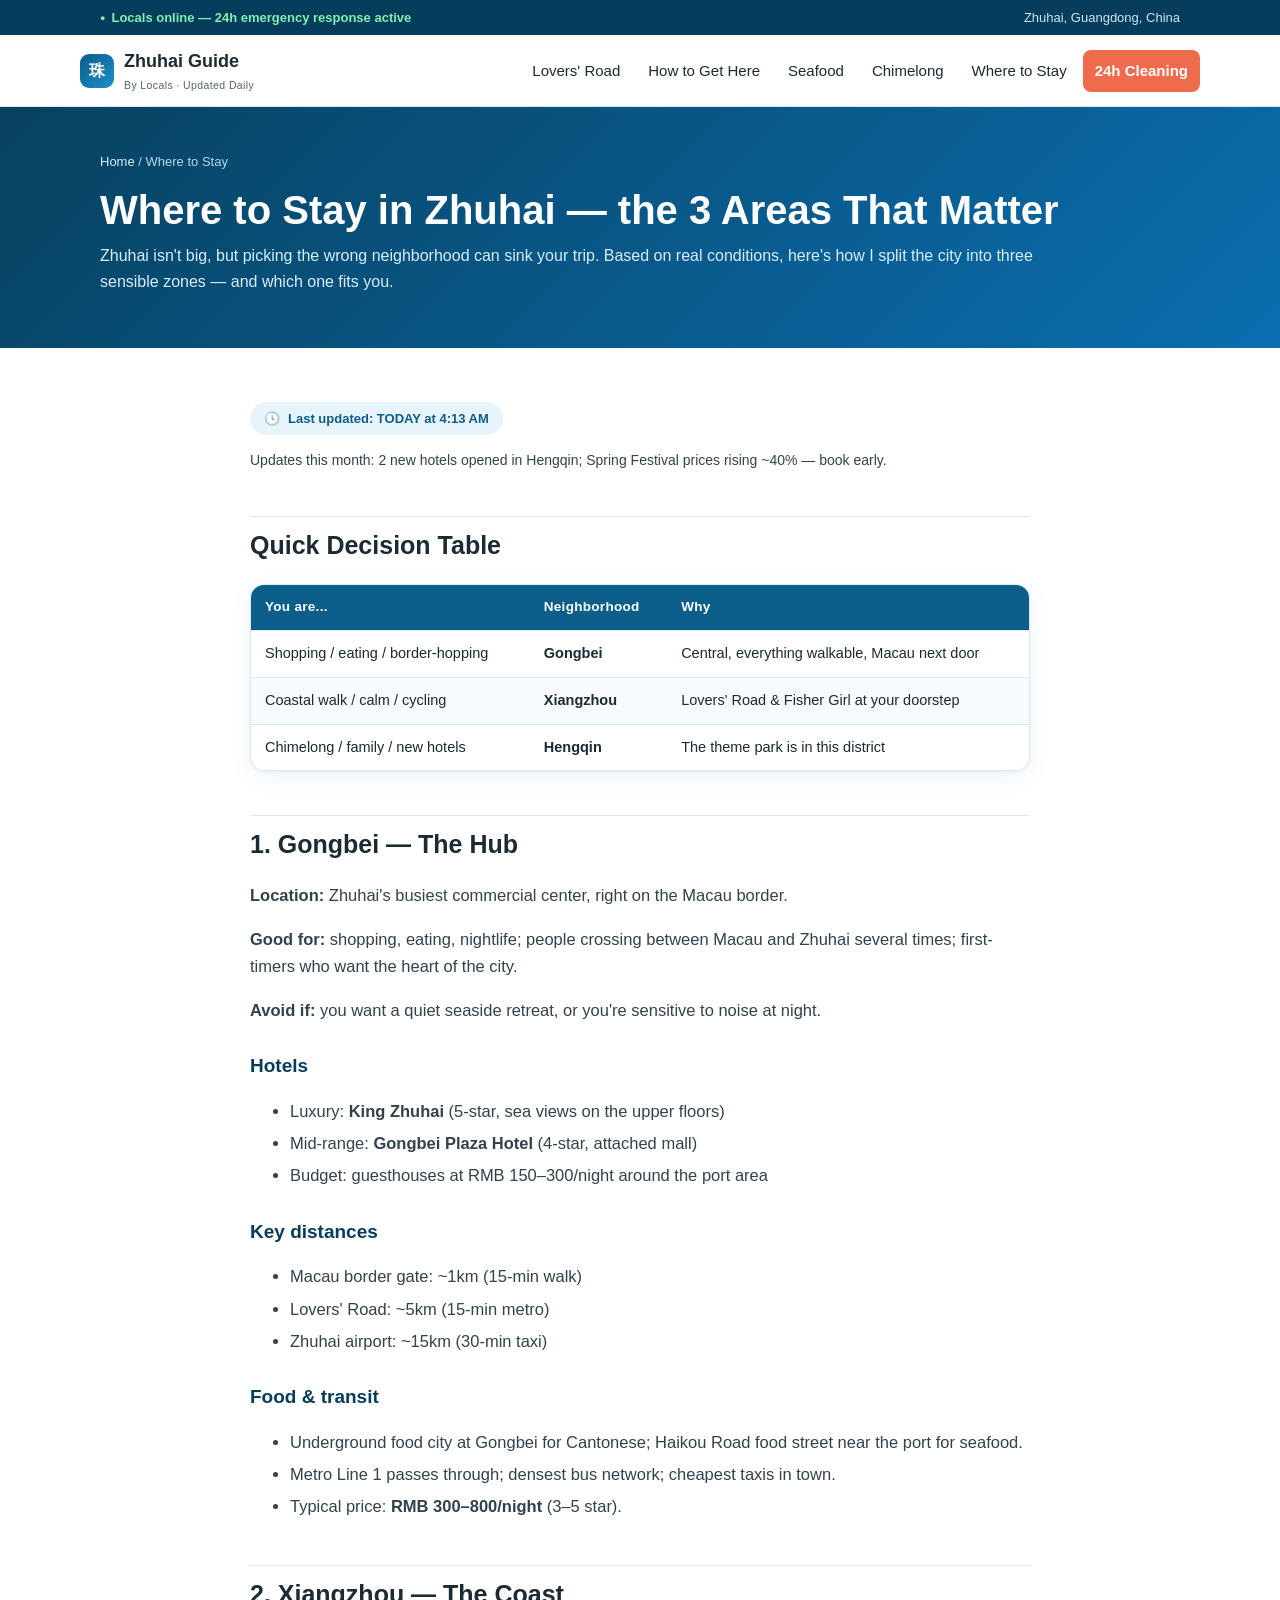
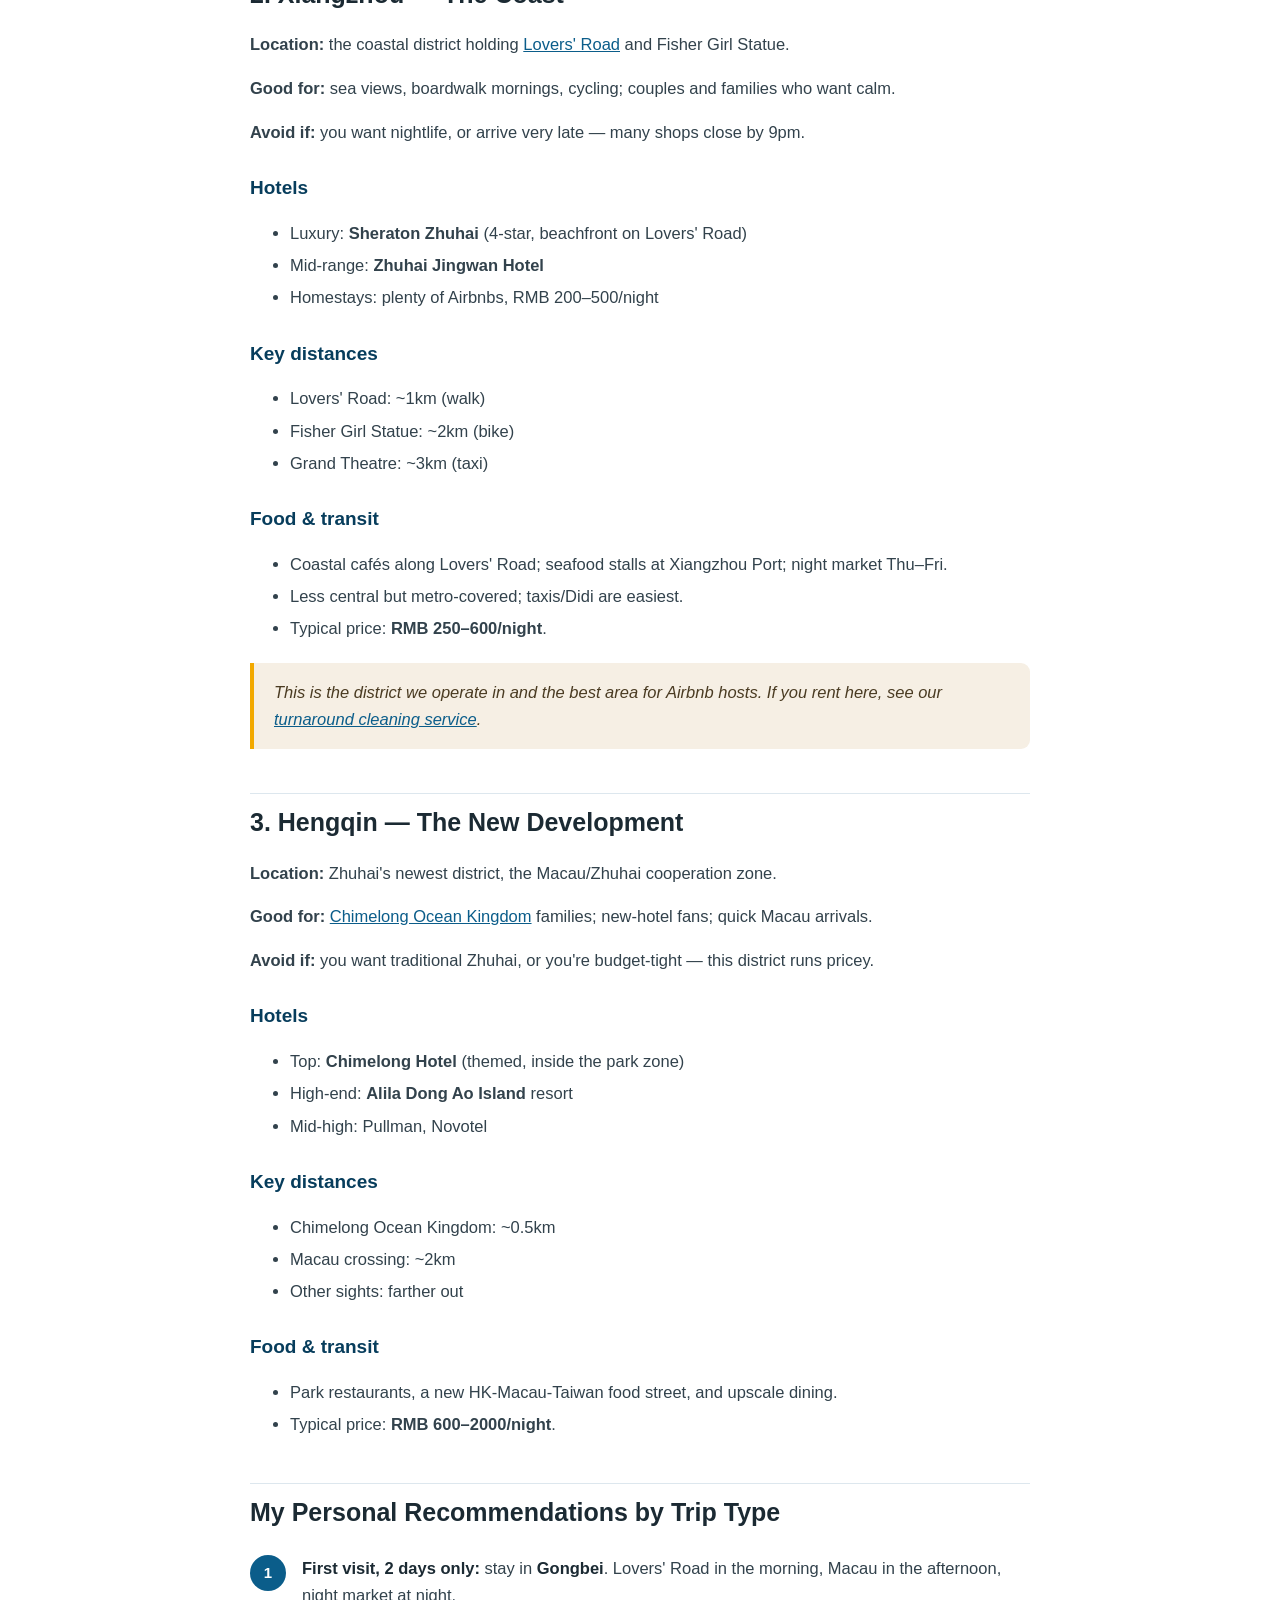
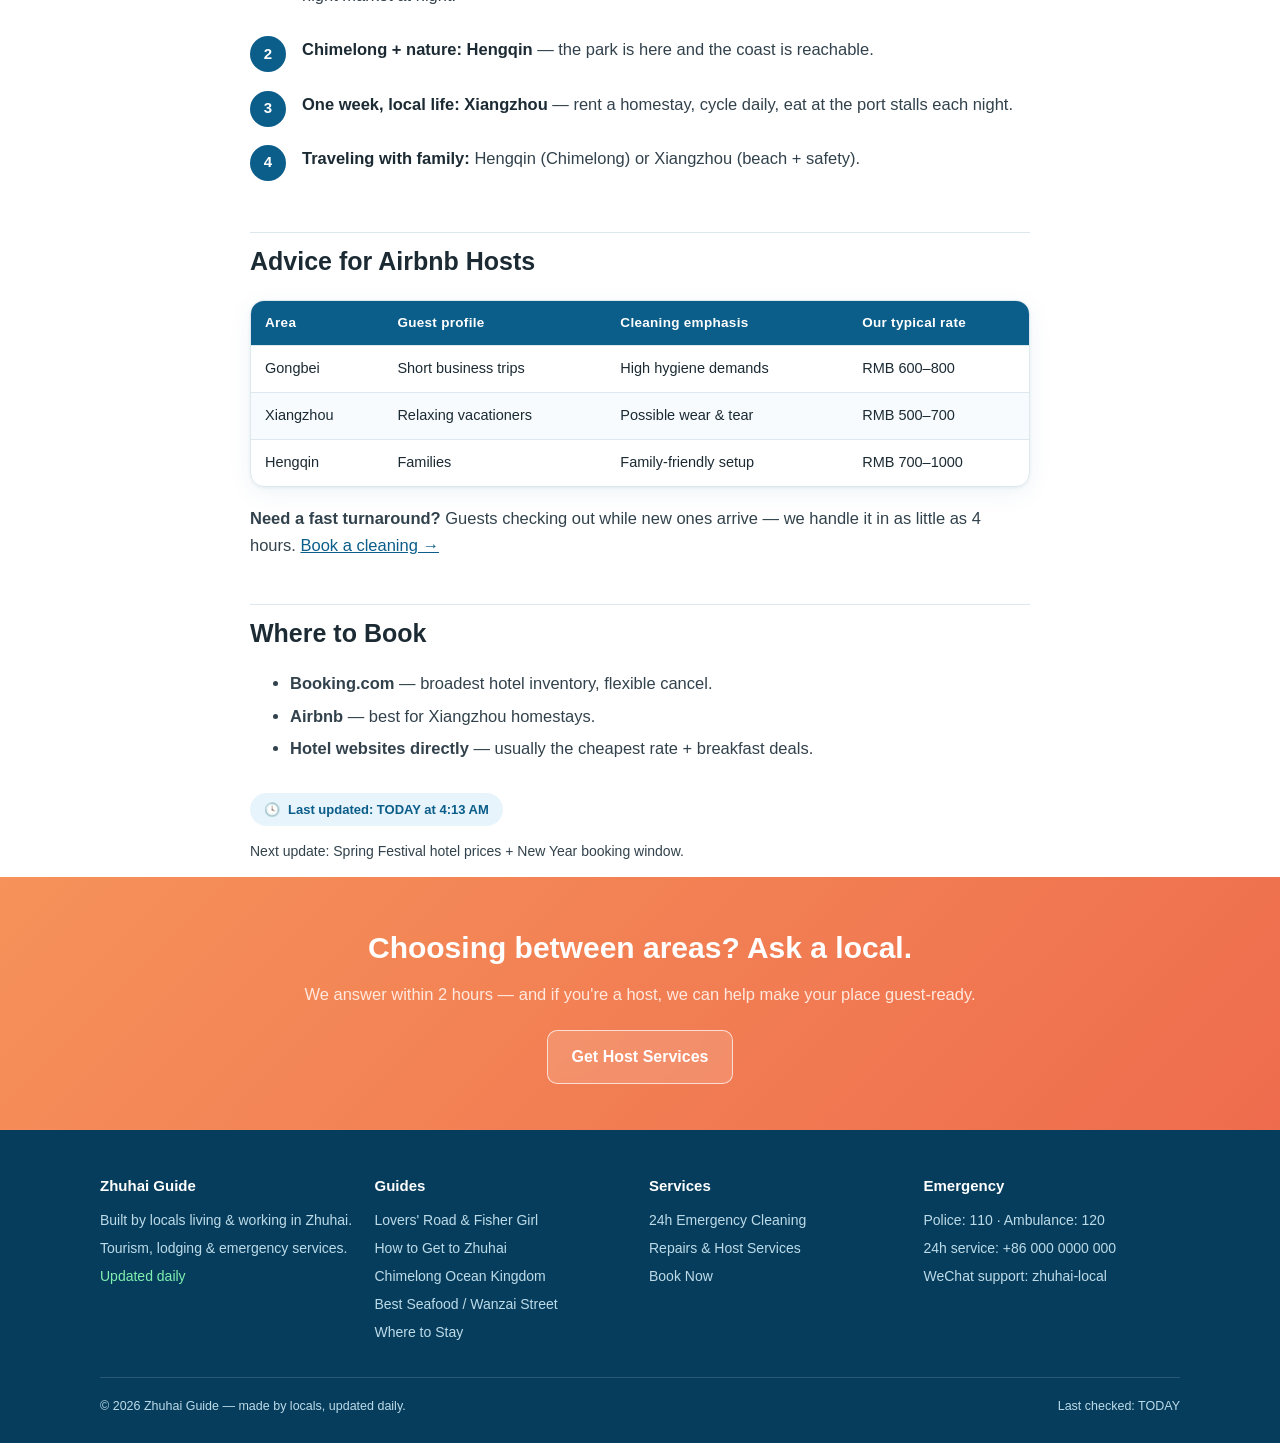
==== accommodation.html @ 051f2bc5 "Init Zhuhai travel guide static site (6 P0 pages)" ====
<!DOCTYPE html>
<html lang="en">
<head>
<meta charset="UTF-8">
<meta name="viewport" content="width=device-width, initial-scale=1.0">
<title>Where to Stay in Zhuhai — Neighborhood Guide (Gongbei, Xiangzhou, Hengqin)</title>
<meta name="description" content="Where to stay in Zhuhai by travel type: Gongbei for shopping and transit, Xiangzhou for coastal walks and quiet stays, Hengqin for Chimelong families. Prices, transit, hotels.">
<link rel="stylesheet" href="assets/css/style.css">
</head>
<body>

<div class="topbar">
  <div class="container">
    <span class="live">Locals online — 24h emergency response active</span>
    <span>Zhuhai, Guangdong, China</span>
  </div>
</div>

<header class="site-header">
  <div class="container navbar">
    <a class="brand" href="index.html">
      <span class="logo">珠</span>
      <span>Zhuhai Guide<small>By Locals · Updated Daily</small></span>
    </a>
    <button class="nav-toggle" aria-label="Menu">☰</button>
    <nav>
      <ul class="nav-links">
        <li><a href="lovers-road.html">Lovers' Road</a></li>
        <li><a href="how-to-get.html">How to Get Here</a></li>
        <li><a href="seafood.html">Seafood</a></li>
        <li><a href="chimelong.html">Chimelong</a></li>
        <li><a href="accommodation.html">Where to Stay</a></li>
        <li class="nav-cta"><a href="emergency-cleaning.html">24h Cleaning</a></li>
      </ul>
    </nav>
  </div>
</header>

<section class="page-head">
  <div class="container">
    <div class="crumbs"><a href="index.html">Home</a> / Where to Stay</div>
    <h1>Where to Stay in Zhuhai — the 3 Areas That Matter</h1>
    <p>Zhuhai isn't big, but picking the wrong neighborhood can sink your trip. Based on real conditions, here's how I split the city into three sensible zones — and which one fits you.</p>
  </div>
</section>

<section class="prose">
  <div class="container narrow">

    <div class="updated-stamp" id="updateStamp">Last updated: TODAY</div>
    <p class="subtle">Updates this month: 2 new hotels opened in Hengqin; Spring Festival prices rising ~40% — book early.</p>

    <h2>Quick Decision Table</h2>
    <div class="table-wrap">
      <table>
        <thead><tr><th>You are...</th><th>Neighborhood</th><th>Why</th></tr></thead>
        <tbody>
          <tr><td>Shopping / eating / border-hopping</td><td><b>Gongbei</b></td><td>Central, everything walkable, Macau next door</td></tr>
          <tr><td>Coastal walk / calm / cycling</td><td><b>Xiangzhou</b></td><td>Lovers' Road &amp; Fisher Girl at your doorstep</td></tr>
          <tr><td>Chimelong / family / new hotels</td><td><b>Hengqin</b></td><td>The theme park is in this district</td></tr>
        </tbody>
      </table>
    </div>

    <h2>1. Gongbei — The Hub</h2>
    <p><b>Location:</b> Zhuhai's busiest commercial center, right on the Macau border.</p>
    <p><b>Good for:</b> shopping, eating, nightlife; people crossing between Macau and Zhuhai several times; first-timers who want the heart of the city.</p>
    <p><b>Avoid if:</b> you want a quiet seaside retreat, or you're sensitive to noise at night.</p>

    <h3>Hotels</h3>
    <ul>
      <li>Luxury: <b>King Zhuhai</b> (5-star, sea views on the upper floors)</li>
      <li>Mid-range: <b>Gongbei Plaza Hotel</b> (4-star, attached mall)</li>
      <li>Budget: guesthouses at RMB 150–300/night around the port area</li>
    </ul>

    <h3>Key distances</h3>
    <ul>
      <li>Macau border gate: ~1km (15-min walk)</li>
      <li>Lovers' Road: ~5km (15-min metro)</li>
      <li>Zhuhai airport: ~15km (30-min taxi)</li>
    </ul>

    <h3>Food &amp; transit</h3>
    <ul>
      <li>Underground food city at Gongbei for Cantonese; Haikou Road food street near the port for seafood.</li>
      <li>Metro Line 1 passes through; densest bus network; cheapest taxis in town.</li>
      <li>Typical price: <b>RMB 300–800/night</b> (3–5 star).</li>
    </ul>

    <h2>2. Xiangzhou — The Coast</h2>
    <p><b>Location:</b> the coastal district holding <a href="lovers-road.html">Lovers' Road</a> and Fisher Girl Statue.</p>
    <p><b>Good for:</b> sea views, boardwalk mornings, cycling; couples and families who want calm.</p>
    <p><b>Avoid if:</b> you want nightlife, or arrive very late — many shops close by 9pm.</p>

    <h3>Hotels</h3>
    <ul>
      <li>Luxury: <b>Sheraton Zhuhai</b> (4-star, beachfront on Lovers' Road)</li>
      <li>Mid-range: <b>Zhuhai Jingwan Hotel</b></li>
      <li>Homestays: plenty of Airbnbs, RMB 200–500/night</li>
    </ul>

    <h3>Key distances</h3>
    <ul>
      <li>Lovers' Road: ~1km (walk)</li>
      <li>Fisher Girl Statue: ~2km (bike)</li>
      <li>Grand Theatre: ~3km (taxi)</li>
    </ul>

    <h3>Food &amp; transit</h3>
    <ul>
      <li>Coastal cafés along Lovers' Road; seafood stalls at Xiangzhou Port; night market Thu–Fri.</li>
      <li>Less central but metro-covered; taxis/Didi are easiest.</li>
      <li>Typical price: <b>RMB 250–600/night</b>.</li>
    </ul>
    <blockquote>This is the district we operate in and the best area for Airbnb hosts. If you rent here, see our <a href="emergency-cleaning.html">turnaround cleaning service</a>.</blockquote>

    <h2>3. Hengqin — The New Development</h2>
    <p><b>Location:</b> Zhuhai's newest district, the Macau/Zhuhai cooperation zone.</p>
    <p><b>Good for:</b> <a href="chimelong.html">Chimelong Ocean Kingdom</a> families; new-hotel fans; quick Macau arrivals.</p>
    <p><b>Avoid if:</b> you want traditional Zhuhai, or you're budget-tight — this district runs pricey.</p>

    <h3>Hotels</h3>
    <ul>
      <li>Top: <b>Chimelong Hotel</b> (themed, inside the park zone)</li>
      <li>High-end: <b>Alila Dong Ao Island</b> resort</li>
      <li>Mid-high: Pullman, Novotel</li>
    </ul>

    <h3>Key distances</h3>
    <ul>
      <li>Chimelong Ocean Kingdom: ~0.5km</li>
      <li>Macau crossing: ~2km</li>
      <li>Other sights: farther out</li>
    </ul>

    <h3>Food &amp; transit</h3>
    <ul>
      <li>Park restaurants, a new HK-Macau-Taiwan food street, and upscale dining.</li>
      <li>Typical price: <b>RMB 600–2000/night</b>.</li>
    </ul>

    <h2>My Personal Recommendations by Trip Type</h2>
    <ul class="steps">
      <li><b>First visit, 2 days only:</b> stay in <b>Gongbei</b>. Lovers' Road in the morning, Macau in the afternoon, night market at night.</li>
      <li><b>Chimelong + nature:</b> <b>Hengqin</b> — the park is here and the coast is reachable.</li>
      <li><b>One week, local life:</b> <b>Xiangzhou</b> — rent a homestay, cycle daily, eat at the port stalls each night.</li>
      <li><b>Traveling with family:</b> Hengqin (Chimelong) or Xiangzhou (beach + safety).</li>
    </ul>

    <h2>Advice for Airbnb Hosts</h2>
    <div class="table-wrap">
      <table>
        <thead><tr><th>Area</th><th>Guest profile</th><th>Cleaning emphasis</th><th>Our typical rate</th></tr></thead>
        <tbody>
          <tr><td>Gongbei</td><td>Short business trips</td><td>High hygiene demands</td><td>RMB 600–800</td></tr>
          <tr><td>Xiangzhou</td><td>Relaxing vacationers</td><td>Possible wear &amp; tear</td><td>RMB 500–700</td></tr>
          <tr><td>Hengqin</td><td>Families</td><td>Family-friendly setup</td><td>RMB 700–1000</td></tr>
        </tbody>
      </table>
    </div>
    <p><strong>Need a fast turnaround?</strong> Guests checking out while new ones arrive — we handle it in as little as 4 hours. <a href="emergency-cleaning.html">Book a cleaning →</a></p>

    <h2>Where to Book</h2>
    <ul>
      <li><b>Booking.com</b> — broadest hotel inventory, flexible cancel.</li>
      <li><b>Airbnb</b> — best for Xiangzhou homestays.</li>
      <li><b>Hotel websites directly</b> — usually the cheapest rate + breakfast deals.</li>
    </ul>

    <div class="updated-stamp" id="updateStamp2">Last updated: TODAY</div>
    <p class="subtle">Next update: Spring Festival hotel prices + New Year booking window.</p>

  </div>
</section>

<section class="cta-band">
  <div class="container">
    <h2>Choosing between areas? Ask a local.</h2>
    <p>We answer within 2 hours — and if you're a host, we can help make your place guest-ready.</p>
    <a class="btn btn-ghost" href="emergency-cleaning.html">Get Host Services</a>
  </div>
</section>

<footer class="site-footer">
  <div class="container">
    <div class="grid">
      <div>
        <h4>Zhuhai Guide</h4>
        <ul>
          <li>Built by locals living &amp; working in Zhuhai.</li>
          <li>Tourism, lodging &amp; emergency services.</li>
          <li class="live" style="color:#7ef0b0;">Updated daily</li>
        </ul>
      </div>
      <div>
        <h4>Guides</h4>
        <ul>
          <li><a href="lovers-road.html">Lovers' Road &amp; Fisher Girl</a></li>
          <li><a href="how-to-get.html">How to Get to Zhuhai</a></li>
          <li><a href="chimelong.html">Chimelong Ocean Kingdom</a></li>
          <li><a href="seafood.html">Best Seafood / Wanzai Street</a></li>
          <li><a href="accommodation.html">Where to Stay</a></li>
        </ul>
      </div>
      <div>
        <h4>Services</h4>
        <ul>
          <li><a href="emergency-cleaning.html">24h Emergency Cleaning</a></li>
          <li><a href="emergency-cleaning.html">Repairs &amp; Host Services</a></li>
          <li><a href="emergency-cleaning.html">Book Now</a></li>
        </ul>
      </div>
      <div>
        <h4>Emergency</h4>
        <ul>
          <li>Police: 110 · Ambulance: 120</li>
          <li>24h service: +86 000 0000 000</li>
          <li>WeChat support: zhuhai-local</li>
        </ul>
      </div>
    </div>
    <div class="footer-base">
      <span>© 2026 Zhuhai Guide — made by locals, updated daily.</span>
      <span class="live">Last checked: TODAY</span>
    </div>
  </div>
</footer>

<script src="assets/js/main.js"></script>
</body>
</html>
---- assets/css/style.css ----
/* ============ Zhuhai Guide — Shared Stylesheet ============ */
:root {
  --ocean: #0b5d8a;
  --ocean-dark: #073d5c;
  --ocean-light: #e8f4fb;
  --sand: #f6efe4;
  --sand-dark: #e8dcc8;
  --coral: #ee6c4d;
  --coral-dark: #d95539;
  --gold: #f2a900;
  --ink: #1b2a33;
  --ink-soft: #54646d;
  --white: #ffffff;
  --line: #dde7ee;
  --shadow: 0 1px 3px rgba(11, 93, 138, 0.08), 0 6px 24px rgba(11, 93, 138, 0.07);
  --shadow-lg: 0 4px 10px rgba(11, 93, 138, 0.1), 0 18px 48px rgba(11, 93, 138, 0.12);
  --radius: 14px;
  --radius-sm: 9px;
  --maxw: 1120px;
}

* { box-sizing: border-box; }

html { scroll-behavior: smooth; }

body {
  margin: 0;
  font-family: -apple-system, BlinkMacSystemFont, "Segoe UI", Roboto, "Helvetica Neue", "PingFang SC", "Microsoft YaHei", sans-serif;
  color: var(--ink);
  background: var(--white);
  line-height: 1.65;
  font-size: 16.5px;
}

img { max-width: 100%; display: block; }

a { color: var(--ocean); }

.container { max-width: var(--maxw); margin: 0 auto; padding: 0 20px; }
.narrow { max-width: 820px; }

/* ---------- Top utility bar ---------- */
.topbar {
  background: var(--ocean-dark);
  color: #cfe7f5;
  font-size: 13px;
  padding: 7px 0;
}
.topbar .container { display: flex; align-items: center; justify-content: space-between; gap: 12px; flex-wrap: wrap; }
.topbar .live { color: #7ef0b0; font-weight: 600; }
.topbar .live::before { content: "●"; margin-right: 6px; font-size: 9px; vertical-align: middle; }

/* ---------- Header / Nav ---------- */
.site-header {
  position: sticky; top: 0; z-index: 50;
  background: rgba(255, 255, 255, 0.92);
  backdrop-filter: blur(8px);
  border-bottom: 1px solid var(--line);
}
.navbar { display: flex; align-items: center; justify-content: space-between; gap: 16px; padding: 12px 0; }
.brand { display: flex; align-items: center; gap: 10px; font-weight: 700; color: var(--ink); text-decoration: none; font-size: 18px; }
.brand .logo { width: 34px; height: 34px; border-radius: 9px; background: linear-gradient(135deg, var(--ocean), #1d8fc9); display: grid; place-items: center; color: #fff; font-size: 16px; }
.brand small { display: block; font-size: 10.5px; font-weight: 500; color: var(--ink-soft); letter-spacing: 0.4px; }

.nav-links { display: flex; align-items: center; gap: 4px; list-style: none; margin: 0; padding: 0; }
.nav-links a { display: block; padding: 9px 12px; border-radius: 8px; text-decoration: none; color: var(--ink); font-size: 15px; font-weight: 500; }
.nav-links a:hover { background: var(--ocean-light); color: var(--ocean); }
.nav-cta a { background: var(--coral); color: #fff !important; font-weight: 600; }
.nav-cta a:hover { background: var(--coral-dark); }

.nav-toggle { display: none; background: none; border: 1px solid var(--line); border-radius: 8px; padding: 8px 10px; cursor: pointer; font-size: 18px; line-height: 1; }

@media (max-width: 960px) {
  .nav-toggle { display: block; }
  .nav-links {
    display: none;
    position: absolute; top: 100%; left: 0; right: 0;
    background: var(--white);
    border-bottom: 1px solid var(--line);
    box-shadow: var(--shadow);
    flex-direction: column; align-items: stretch; padding: 10px 16px 14px; gap: 2px;
  }
  .nav-links.open { display: flex; }
}

/* ---------- Hero ---------- */
.hero { position: relative; background: linear-gradient(135deg, #07415f 0%, #0b6eb0 55%, #2ea7d8 100%); color: #fff; padding: 66px 0 84px; overflow: hidden; }
.hero::after { content: ""; position: absolute; inset: 0; background-image: linear-gradient(160deg, rgba(255,255,255,0.06) 25%, transparent 25%), linear-gradient(160deg, transparent 25%, rgba(255,255,255,0.06) 25%); background-size: 46px 46px; pointer-events: none; }
.hero .container { position: relative; z-index: 1; }
.hero h1 { font-size: clamp(30px, 5vw, 48px); line-height: 1.14; margin: 0 0 14px; max-width: 17em; }
.hero p.lead { font-size: clamp(16px, 2.4vw, 20px); color: #d8eefb; max-width: 46em; margin: 0 0 28px; }
.hero .badge { display: inline-block; background: rgba(255,255,255,0.16); border: 1px solid rgba(255,255,255,0.35); padding: 5px 12px; border-radius: 999px; font-size: 13px; margin-bottom: 20px; letter-spacing: 0.3px; }
.btn-row { display: flex; flex-wrap: wrap; gap: 12px; }
.btn { display: inline-block; padding: 13px 24px; border-radius: 10px; font-weight: 600; text-decoration: none; font-size: 16px; transition: transform 0.12s ease, box-shadow 0.12s ease; }
.btn:hover { transform: translateY(-1px); }
.btn-primary { background: var(--coral); color: #fff; box-shadow: 0 6px 18px rgba(238,108,77,0.4); }
.btn-primary:hover { background: var(--coral-dark); }
.btn-ghost { background: rgba(255,255,255,0.14); color: #fff; border: 1px solid rgba(255,255,255,0.4); backdrop-filter: blur(4px); }
.btn-ghost:hover { background: rgba(255,255,255,0.24); }
.btn-outline { background: var(--white); color: var(--ocean); border: 1.5px solid var(--ocean); }
.btn-outline:hover { background: var(--ocean-light); }

/* ---------- Sections ---------- */
.section { padding: 56px 0; }
.section.tint { background: var(--ocean-light); }
.section.sand { background: var(--sand); }
.section-head { max-width: 720px; margin-bottom: 30px; }
.section-head h2 { font-size: clamp(24px, 3.4vw, 34px); margin: 6px 0 8px; line-height: 1.2; }
.section-head .kicker { color: var(--coral); font-weight: 700; font-size: 13px; letter-spacing: 1.4px; text-transform: uppercase; }
.section-head p { color: var(--ink-soft); margin: 0; }

/* ---------- Trust strip ---------- */
.trust { background: var(--white); border-bottom: 1px solid var(--line); }
.trust-grid { display: grid; grid-template-columns: repeat(auto-fit, minmax(230px, 1fr)); gap: 18px; }
.trust-chip { display: flex; align-items: flex-start; gap: 12px; padding: 14px 4px; }
.trust-chip .ico { font-size: 22px; line-height: 1; }
.trust-chip b { display: block; font-size: 15.5px; }
.trust-chip span { color: var(--ink-soft); font-size: 14px; }

/* ---------- Cards / grids ---------- */
.grid { display: grid; gap: 18px; }
.grid.auto { grid-template-columns: repeat(auto-fit, minmax(250px, 1fr)); }

.card { background: var(--white); border: 1px solid var(--line); border-radius: var(--radius); padding: 22px; box-shadow: var(--shadow); display: flex; flex-direction: column; }
.card:hover { box-shadow: var(--shadow-lg); }
.card .ico { font-size: 26px; }
.card h3 { margin: 10px 0 4px; font-size: 17.5px; }
.card p { margin: 0 0 12px; color: var(--ink-soft); font-size: 14.5px; flex: 1; }
.card .tag { align-self: flex-start; background: var(--ocean-light); color: var(--ocean); font-size: 12px; font-weight: 600; padding: 3px 10px; border-radius: 999px; margin-bottom: 8px; }
.card a.more { font-weight: 600; font-size: 14.5px; }
.card.accent { border-top: 4px solid var(--coral); }

/* ---------- Quick links ---------- */
.user-links { display: grid; grid-template-columns: repeat(auto-fit, minmax(240px, 1fr)); gap: 16px; }
.user-link { display: flex; align-items: center; gap: 14px; background: var(--white); border: 1px solid var(--line); border-radius: var(--radius); padding: 18px; text-decoration: none; color: var(--ink); box-shadow: var(--shadow); }
.user-link:hover { border-color: var(--ocean); box-shadow: var(--shadow-lg); }
.user-link .ico { font-size: 26px; background: var(--ocean-light); border-radius: 10px; width: 46px; height: 46px; display: grid; place-items: center; flex-shrink: 0; }
.user-link b { display: block; font-size: 15.5px; }
.user-link span { color: var(--ink-soft); font-size: 13.5px; }

/* ---------- Update log ---------- */
.update-card { background: var(--white); border: 1px solid var(--line); border-radius: var(--radius); padding: 22px; box-shadow: var(--shadow); }
.update-item { display: flex; gap: 12px; padding: 11px 0; border-bottom: 1px dashed var(--line); }
.update-item:last-child { border-bottom: 0; }
.update-item .when { color: var(--coral); font-weight: 700; font-size: 12px; text-transform: uppercase; letter-spacing: 0.5px; min-width: 74px; }
.update-item p { margin: 0; font-size: 14.5px; }
.update-item a { font-weight: 600; }
.updated-stamp { display: inline-flex; align-items: center; gap: 8px; background: var(--ocean-light); color: var(--ocean); padding: 6px 14px; border-radius: 999px; font-size: 13px; font-weight: 600; margin-top: 14px; }
.updated-stamp::before { content: "🕓"; }

/* ---------- Article / prose pages ---------- */
.page-head { background: linear-gradient(135deg, #07415f, #0b6eb0); color: #fff; padding: 44px 0 52px; }
.page-head h1 { margin: 6px 0 10px; font-size: clamp(26px, 4vw, 40px); line-height: 1.15; }
.page-head p { color: #d8eefb; margin: 0; max-width: 60em; font-size: 16px; }
.page-head .crumbs { font-size: 13px; color: #b5d8ee; margin-bottom: 14px; }
.page-head .crumbs a { color: #d8eefb; text-decoration: none; }
.page-head .crumbs a:hover { text-decoration: underline; }

.prose { padding-top: 40px; }
.prose h2 { font-size: 25px; margin: 44px 0 10px; padding-top: 8px; border-top: 1px solid var(--line); }
.prose h3 { font-size: 19px; margin: 26px 0 8px; color: var(--ocean-dark); }
.prose p { color: #32424c; }
.prose ul, .prose ol { color: #32424c; }
.prose li { margin: 5px 0; }
.prose blockquote { margin: 20px 0; padding: 16px 20px; background: var(--sand); border-left: 4px solid var(--gold); border-radius: 0 var(--radius-sm) var(--radius-sm) 0; font-style: italic; color: #4a3b22; }
.prose blockquote strong { font-style: normal; }

/* ---------- Tables ---------- */
.table-wrap { overflow-x: auto; margin: 18px 0; border: 1px solid var(--line); border-radius: var(--radius); box-shadow: var(--shadow); }
table { border-collapse: collapse; width: 100%; font-size: 14.5px; min-width: 560px; }
th, td { text-align: left; padding: 11px 14px; border-bottom: 1px solid var(--line); vertical-align: top; }
th { background: var(--ocean); color: #fff; font-weight: 600; font-size: 13.5px; letter-spacing: 0.3px; }
tbody tr:nth-child(even) { background: #f7fbfe; }
tbody tr:last-child td { border-bottom: 0; }
table .best { background: #e7f8ee !important; }

/* ---------- Info boxes ---------- */
.infobox { background: var(--ocean-light); border: 1px solid var(--ocean); border-radius: var(--radius); padding: 22px; margin: 24px 0; }
.infobox h3 { margin-top: 0; color: var(--ocean-dark); }
.infobox .rows { display: grid; gap: 9px; }
.infobox .rows div { font-size: 14.5px; }
.infobox .rows .k { display: inline-block; min-width: 118px; font-weight: 700; }

.emergency-box { background: #fff4f1; border: 1.5px solid var(--coral); border-radius: var(--radius); padding: 20px 22px; margin: 24px 0; }
.emergency-box h3 { margin-top: 0; color: var(--coral-dark); }
.emergency-box a.big { display: inline-block; margin-top: 6px; background: var(--coral); color: #fff; font-weight: 700; padding: 12px 22px; border-radius: 10px; text-decoration: none; }
.emergency-box a.big:hover { background: var(--coral-dark); }

.pricing { display: grid; grid-template-columns: repeat(auto-fit, minmax(240px, 1fr)); gap: 16px; }
.price-card { background: var(--white); border: 1px solid var(--line); border-radius: var(--radius); padding: 20px; box-shadow: var(--shadow); }
.price-card h4 { margin: 0 0 6px; color: var(--ocean-dark); }
.price-card .price { font-size: 22px; font-weight: 800; color: var(--coral); margin: 4px 0; }
.price-card ul { margin: 8px 0 0; padding-left: 18px; color: var(--ink-soft); font-size: 14px; }

/* ---------- Steps ---------- */
.steps { counter-reset: step; list-style: none; margin: 16px 0; padding: 0; }
.steps li { counter-increment: step; position: relative; padding: 6px 0 16px 52px; color: #32424c; }
.steps li::before { content: counter(step); position: absolute; left: 0; top: 6px; width: 36px; height: 36px; border-radius: 50%; background: var(--ocean); color: #fff; display: grid; place-items: center; font-weight: 700; font-size: 15px; }
.steps li b { color: var(--ink); }

/* ---------- Testimonials ---------- */
.talk-grid { display: grid; grid-template-columns: repeat(auto-fit, minmax(260px, 1fr)); gap: 18px; }
.talk { background: var(--white); border: 1px solid var(--line); border-radius: var(--radius); padding: 20px; box-shadow: var(--shadow); }
.talk .stars { color: var(--gold); letter-spacing: 2px; }
.talk p { font-size: 14.5px; color: #32424c; margin: 10px 0; }
.talk .who { font-size: 13px; color: var(--ink-soft); font-weight: 600; }

/* ---------- Checkmark lists ---------- */
.checks { list-style: none; padding: 0; margin: 14px 0; }
.checks li { position: relative; padding: 6px 0 6px 30px; color: #32424c; }
.checks li::before { content: "✓"; position: absolute; left: 0; top: 6px; color: #1f9d55; font-weight: 700; }

/* ---------- Back to top ---------- */
.toc { background: var(--white); border: 1px solid var(--line); border-radius: var(--radius); padding: 16px 20px; box-shadow: var(--shadow); display: inline-block; }
.toc a { display: inline-block; margin-right: 14px; font-size: 14px; font-weight: 600; }

/* ---------- FAQ ---------- */
details.faq { border: 1px solid var(--line); border-radius: var(--radius-sm); margin: 8px 0; padding: 4px 16px; background: var(--white); }
details.faq summary { cursor: pointer; font-weight: 600; padding: 12px 0; font-size: 15.5px; }
details.faq summary::before { content: "▸ "; color: var(--coral); }
details.faq[open] summary::before { content: "▾ "; }
details.faq p { margin-top: 0; color: #32424c; }

/* ---------- CTA band ---------- */
.cta-band { background: linear-gradient(135deg, #f6925a, #ee6c4d); color: #fff; padding: 46px 0; text-align: center; }
.cta-band h2 { margin: 0 0 8px; font-size: clamp(22px, 3.4vw, 30px); }
.cta-band p { color: #ffe9df; margin: 0 auto 22px; max-width: 46em; }
.cta-band .btn-ghost { border-color: rgba(255,255,255,0.7); }

/* ---------- Footer ---------- */
.site-footer { background: var(--ocean-dark); color: #bcdbe9; padding: 44px 0 26px; font-size: 14px; }
.site-footer .grid { grid-template-columns: repeat(auto-fit, minmax(180px, 1fr)); }
.site-footer h4 { color: #fff; margin: 0 0 10px; font-size: 15px; }
.site-footer ul { list-style: none; margin: 0; padding: 0; }
.site-footer li { margin: 5px 0; }
.site-footer a { color: #bcdbe9; text-decoration: none; }
.site-footer a:hover { color: #fff; text-decoration: underline; }
.footer-base { border-top: 1px solid rgba(255,255,255,0.14); margin-top: 28px; padding-top: 18px; display: flex; justify-content: space-between; flex-wrap: wrap; gap: 10px; font-size: 12.5px; }
.footer-base .live::before { color: #7ef0b0; }

/* ---------- Misc ---------- */
.subtle { color: var(--ink-soft); font-size: 14px; }
.two-col { columns: 2 260px; column-gap: 40px; }
.pad-top { padding-top: 40px; }
.center { text-align: center; }
.mt-0 { margin-top: 0; }
a.card, a.card:hover { color: inherit; text-decoration: none; }
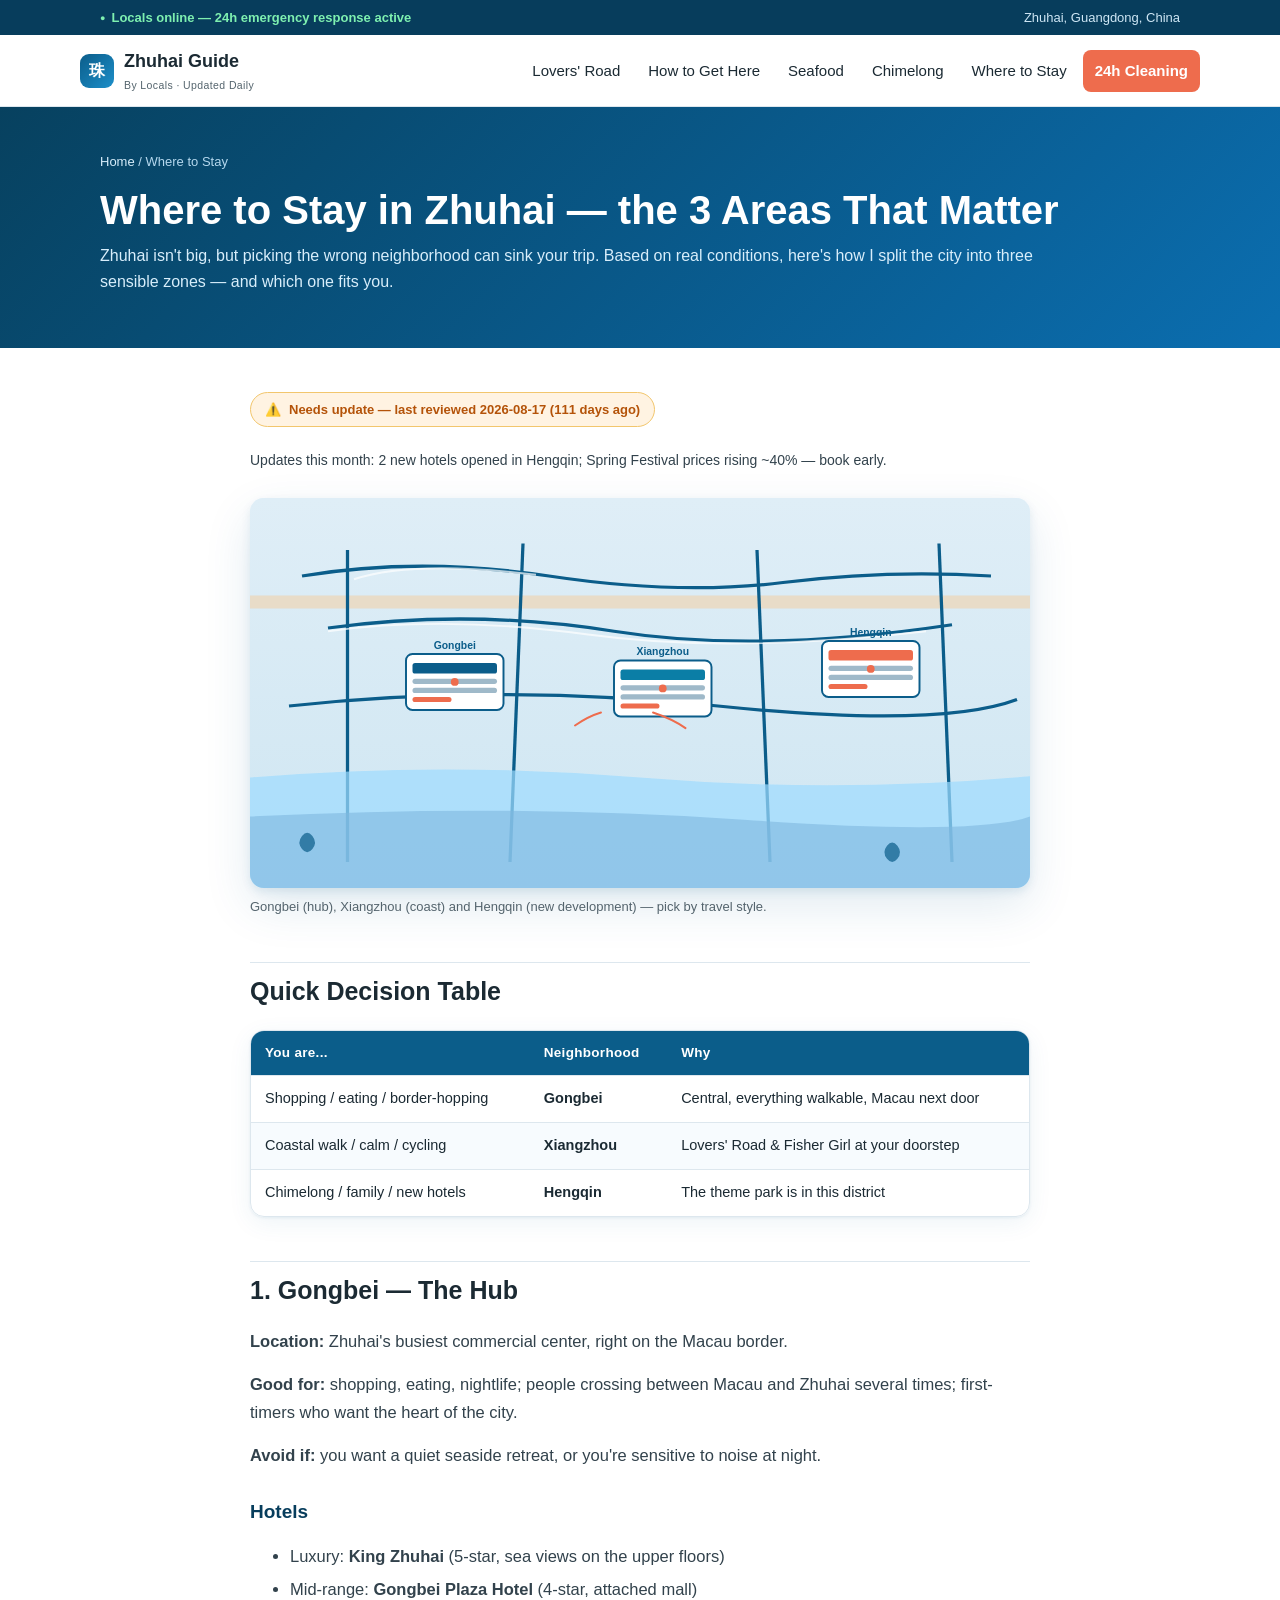
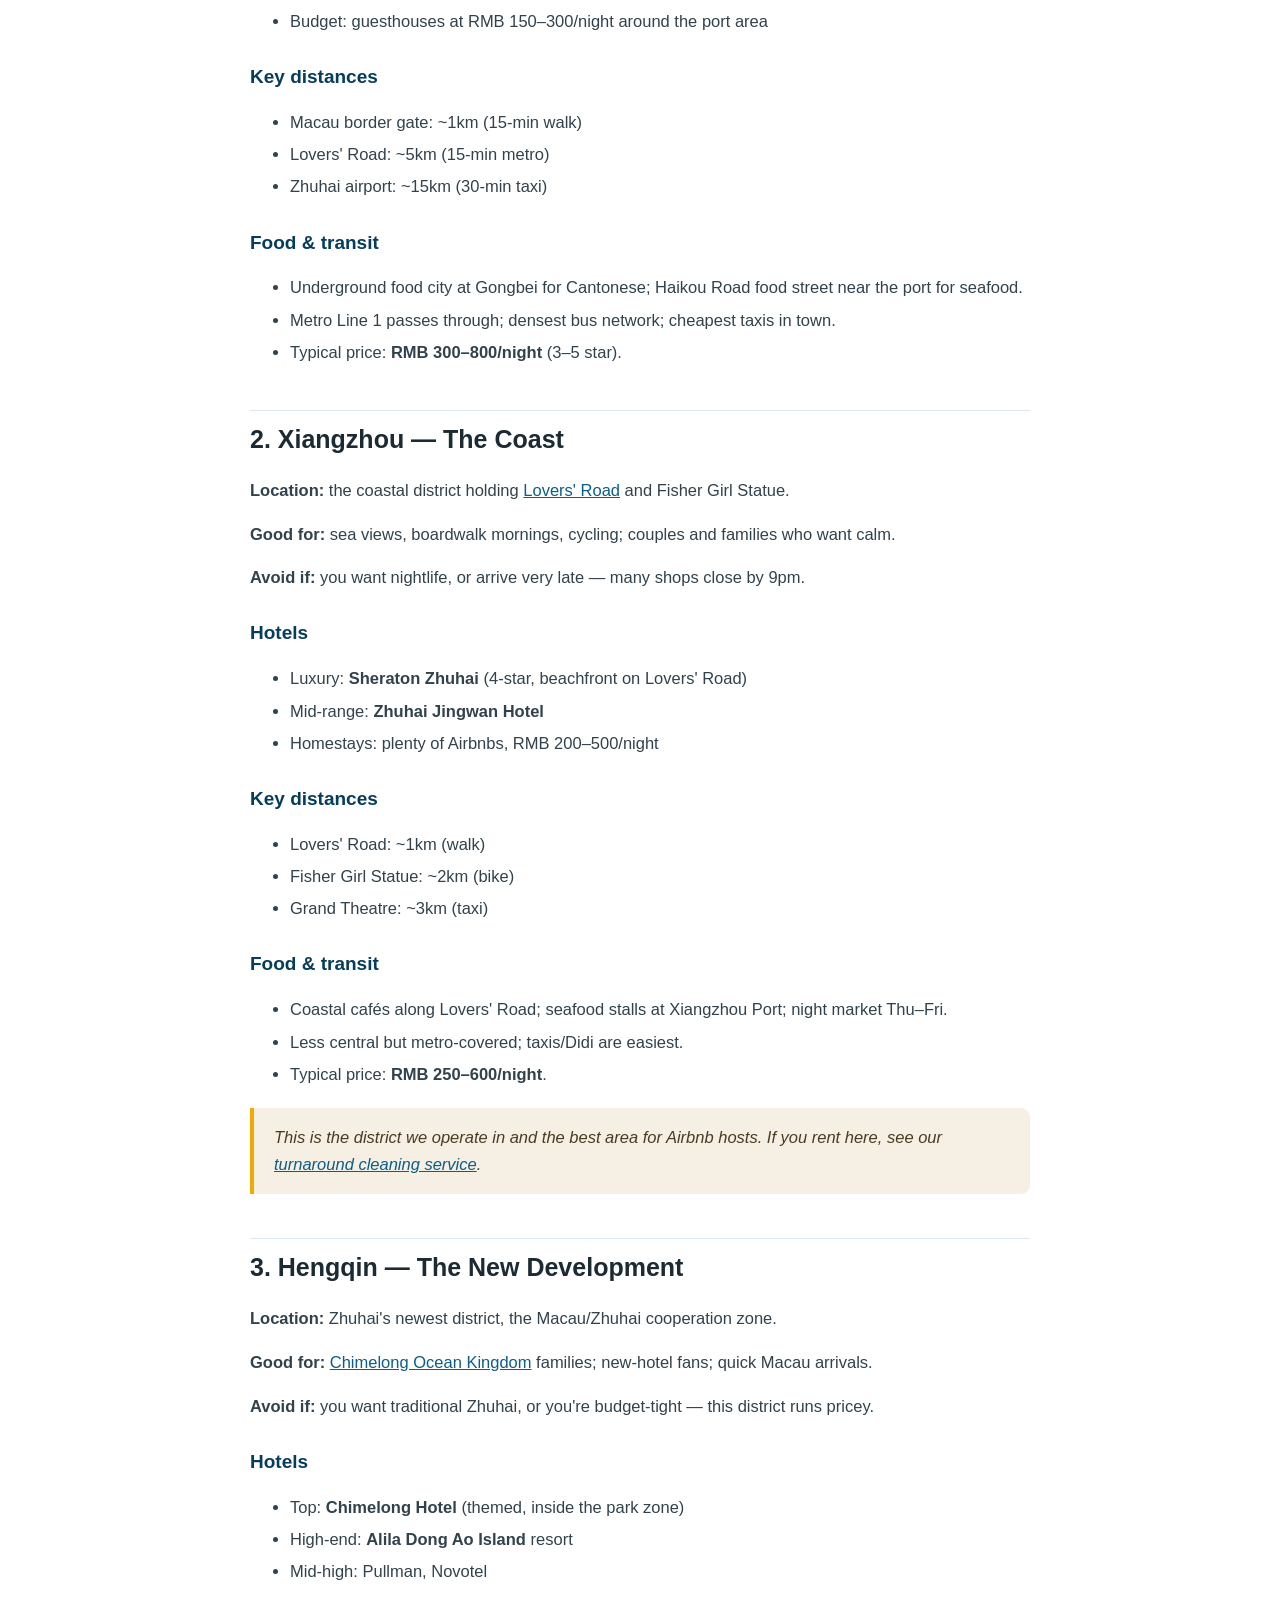
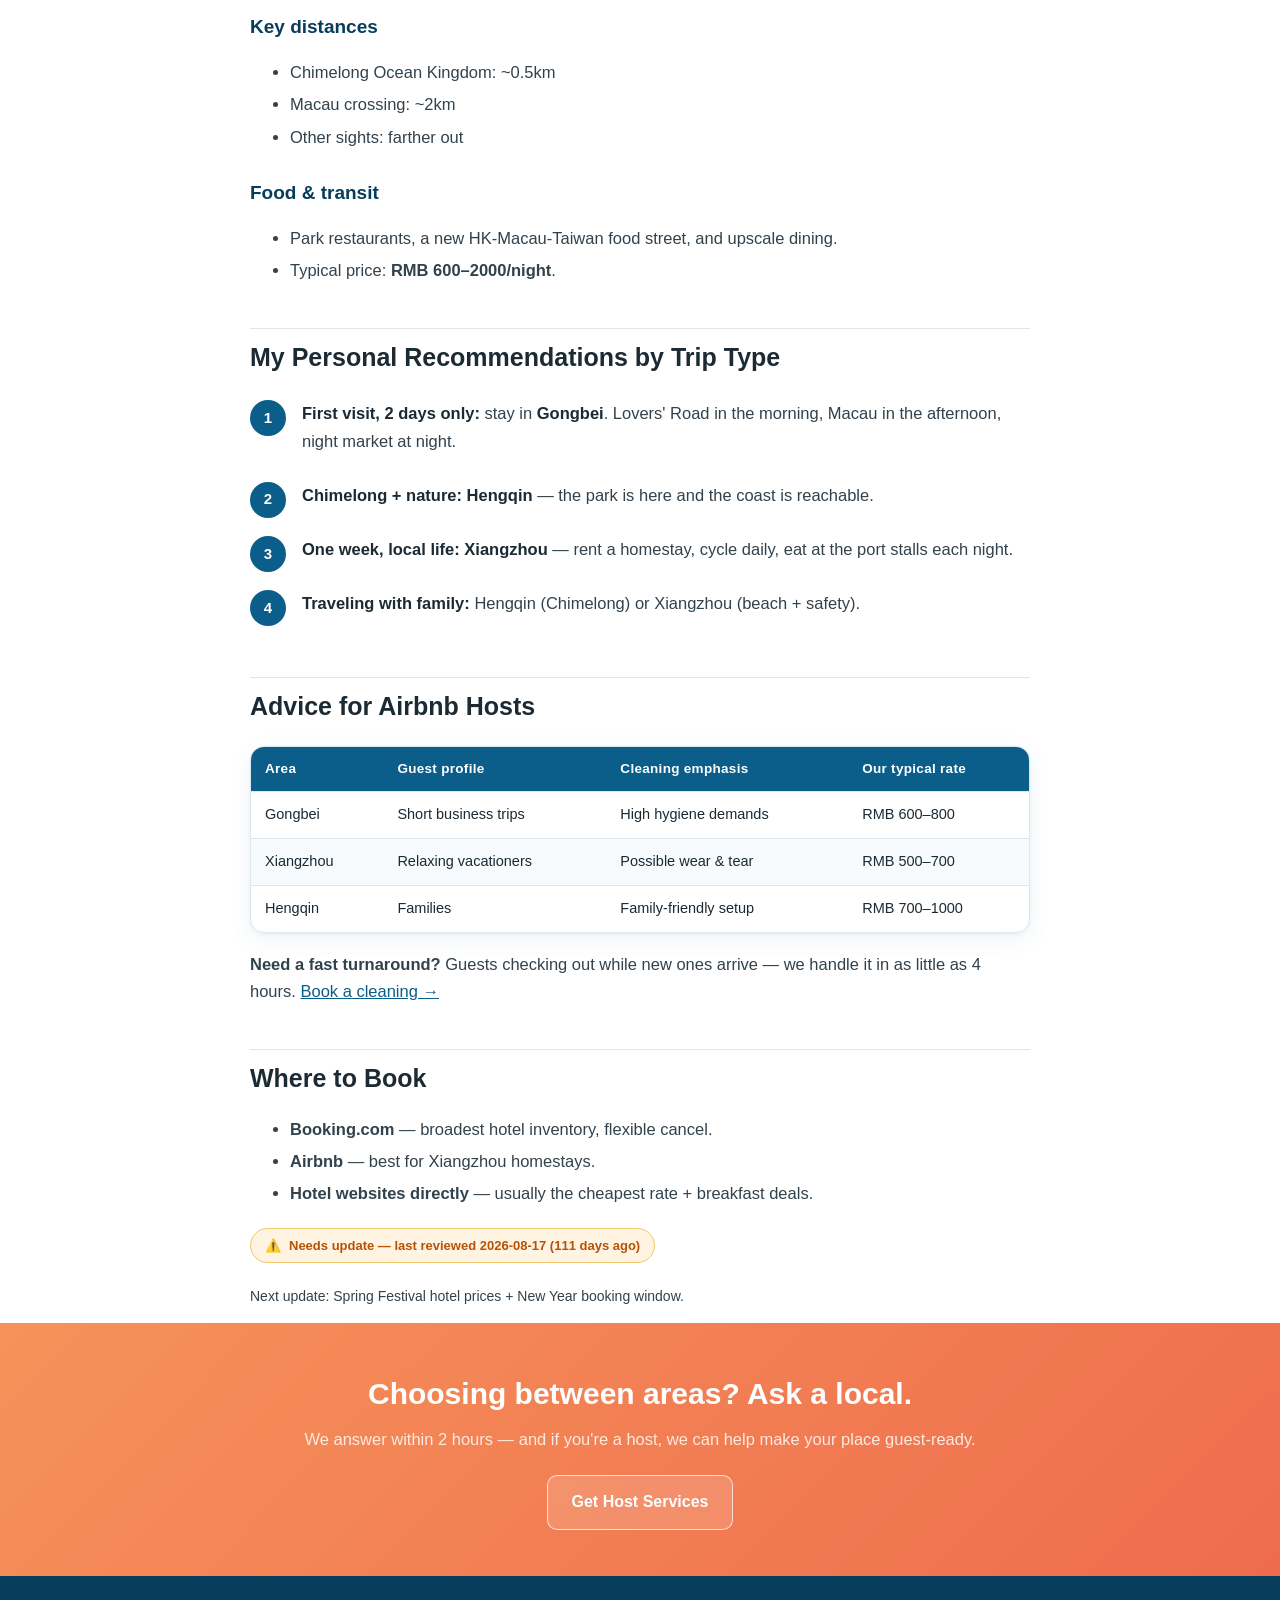
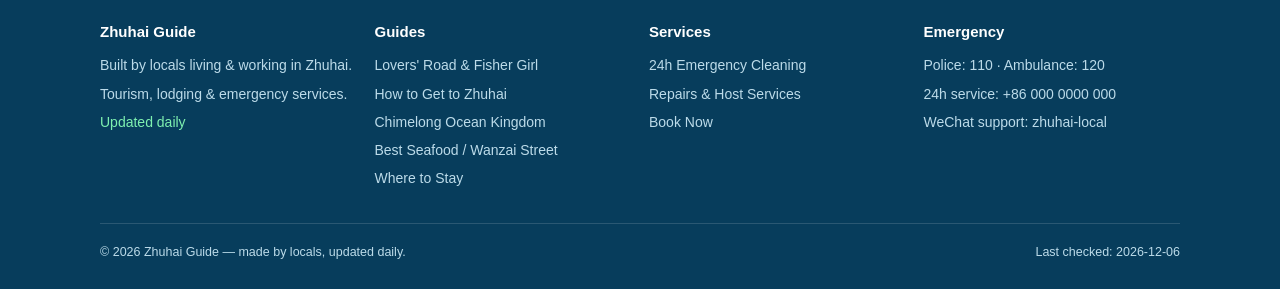
==== commit 5523bc5b: "Optimize: real images, honest update stamps, SEO structured data, GitHub Pages URLs" ====
--- a/accommodation.html
+++ b/accommodation.html
@@ -5,7 +5,25 @@
 <meta name="viewport" content="width=device-width, initial-scale=1.0">
 <title>Where to Stay in Zhuhai — Neighborhood Guide (Gongbei, Xiangzhou, Hengqin)</title>
 <meta name="description" content="Where to stay in Zhuhai by travel type: Gongbei for shopping and transit, Xiangzhou for coastal walks and quiet stays, Hengqin for Chimelong families. Prices, transit, hotels.">
+<meta property="og:type" content="article">
+<meta property="og:url" content="https://colldcc.github.io/zhuhai-guide/accommodation.html">
+<meta property="og:title" content="Where to Stay in Zhuhai — Neighborhood Guide">
+<meta property="og:description" content="Gongbei, Xiangzhou and Hengqin compared by travel type, with hotel picks, prices and transit.">
+<meta property="og:image" content="https://colldcc.github.io/zhuhai-guide/assets/img/neighborhoods.svg">
+<meta name="twitter:card" content="summary_large_image">
+<link rel="canonical" href="https://colldcc.github.io/zhuhai-guide/accommodation.html">
+<link rel="icon" type="image/svg+xml" href="assets/img/favicon.svg">
 <link rel="stylesheet" href="assets/css/style.css">
+<script type="application/ld+json">
+{
+  "@context": "https://schema.org",
+  "@type": "BreadcrumbList",
+  "itemListElement": [
+    {"@type": "ListItem", "position": 1, "name": "Home", "item": "https://colldcc.github.io/zhuhai-guide/"},
+    {"@type": "ListItem", "position": 2, "name": "Where to Stay in Zhuhai", "item": "https://colldcc.github.io/zhuhai-guide/accommodation.html"}
+  ]
+}
+</script>
 </head>
 <body>
 
@@ -47,8 +65,13 @@
 <section class="prose">
   <div class="container narrow">
 
-    <div class="updated-stamp" id="updateStamp">Last updated: TODAY</div>
+    <div class="updated-stamp" id="updateStamp" data-review="2026-08-17">Last reviewed: today</div>
     <p class="subtle">Updates this month: 2 new hotels opened in Hengqin; Spring Festival prices rising ~40% — book early.</p>
+
+    <figure class="image">
+      <div class="img-frame"><img src="assets/img/neighborhoods.svg" alt="Map of Zhuhai's three main stay areas: Gongbei, Xiangzhou, Hengqin" width="1200" height="600" loading="lazy"></div>
+      <figcaption>Gongbei (hub), Xiangzhou (coast) and Hengqin (new development) — pick by travel style.</figcaption>
+    </figure>
 
     <h2>Quick Decision Table</h2>
     <div class="table-wrap">
@@ -168,7 +191,7 @@
       <li><b>Hotel websites directly</b> — usually the cheapest rate + breakfast deals.</li>
     </ul>
 
-    <div class="updated-stamp" id="updateStamp2">Last updated: TODAY</div>
+    <div class="updated-stamp" id="updateStamp2" data-review="2026-08-17">Last reviewed: today</div>
     <p class="subtle">Next update: Spring Festival hotel prices + New Year booking window.</p>
 
   </div>
@@ -222,7 +245,7 @@
     </div>
     <div class="footer-base">
       <span>© 2026 Zhuhai Guide — made by locals, updated daily.</span>
-      <span class="live">Last checked: TODAY</span>
+      <span class="live footer-check">Last checked: pending</span>
     </div>
   </div>
 </footer>
--- a/assets/css/style.css
+++ b/assets/css/style.css
@@ -145,8 +145,8 @@
 .update-item .when { color: var(--coral); font-weight: 700; font-size: 12px; text-transform: uppercase; letter-spacing: 0.5px; min-width: 74px; }
 .update-item p { margin: 0; font-size: 14.5px; }
 .update-item a { font-weight: 600; }
-.updated-stamp { display: inline-flex; align-items: center; gap: 8px; background: var(--ocean-light); color: var(--ocean); padding: 6px 14px; border-radius: 999px; font-size: 13px; font-weight: 600; margin-top: 14px; }
-.updated-stamp::before { content: "🕓"; }
+
+.two-col { columns: 2 260px; column-gap: 40px; }
 
 /* ---------- Article / prose pages ---------- */
 .page-head { background: linear-gradient(135deg, #07415f, #0b6eb0); color: #fff; padding: 44px 0 52px; }
@@ -240,6 +240,20 @@
 
 /* ---------- Misc ---------- */
 .subtle { color: var(--ink-soft); font-size: 14px; }
+/* ---------- Images ---------- */
+.img-frame { border-radius: var(--radius); overflow: hidden; box-shadow: var(--shadow-lg); background: var(--ocean-light); }
+.img-frame img { width: 100%; height: auto; object-fit: cover; }
+figure.image { margin: 26px 0; }
+figure.image figcaption { font-size: 13px; color: var(--ink-soft); margin-top: 8px; }
+.hero-art { margin-top: 32px; }
+.hero-art .img-frame { border: 1px solid rgba(255,255,255,0.25); box-shadow: 0 20px 60px rgba(0,0,0,0.35); }
+
+/* ---------- Update stamps ---------- */
+.updated-stamp { display: inline-flex; align-items: center; gap: 8px; background: var(--ocean-light); color: var(--ocean); padding: 6px 14px; border-radius: 999px; font-size: 13px; font-weight: 600; margin: 4px 0 8px; }
+.updated-stamp::before { content: "🕓"; }
+.updated-stamp.stale { background: #fff3e2; color: #b45309; border: 1px solid #f2c66d; }
+.updated-stamp.stale::before { content: "⚠️"; }
+
 .two-col { columns: 2 260px; column-gap: 40px; }
 .pad-top { padding-top: 40px; }
 .center { text-align: center; }
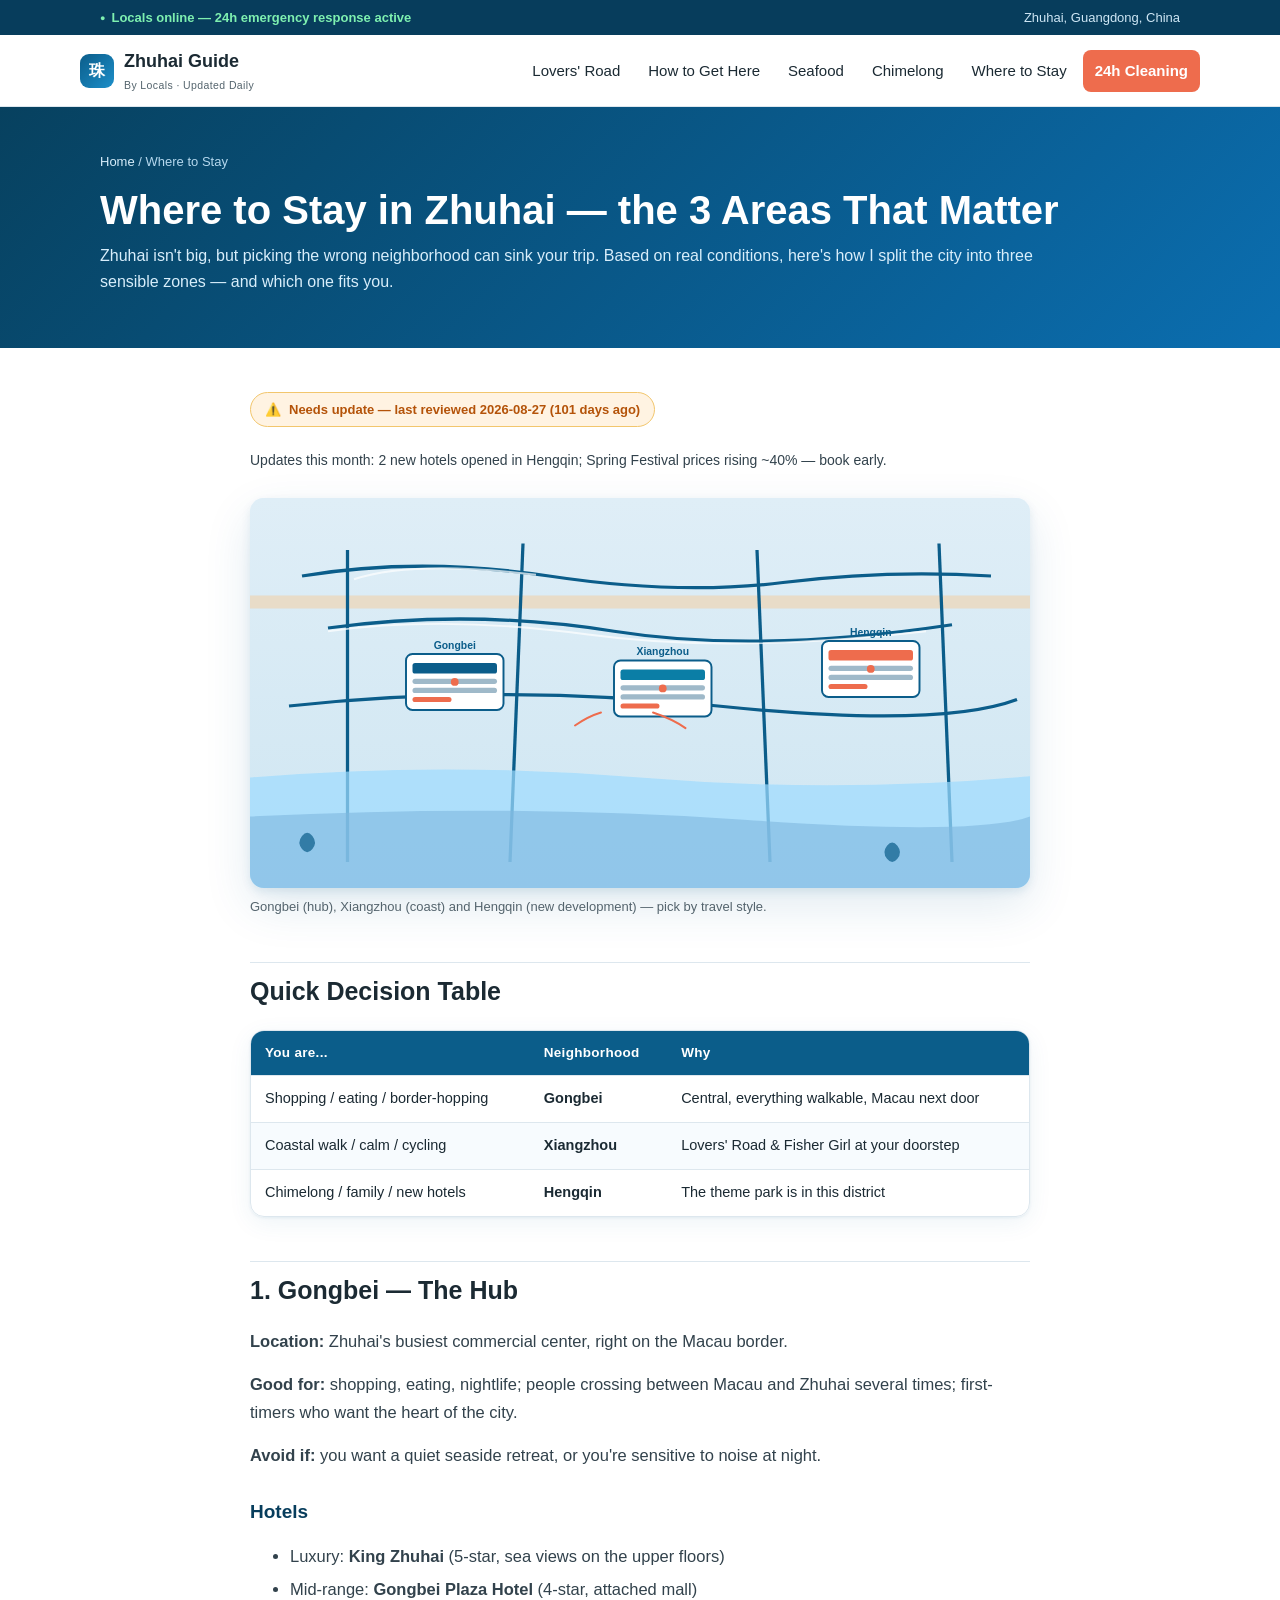
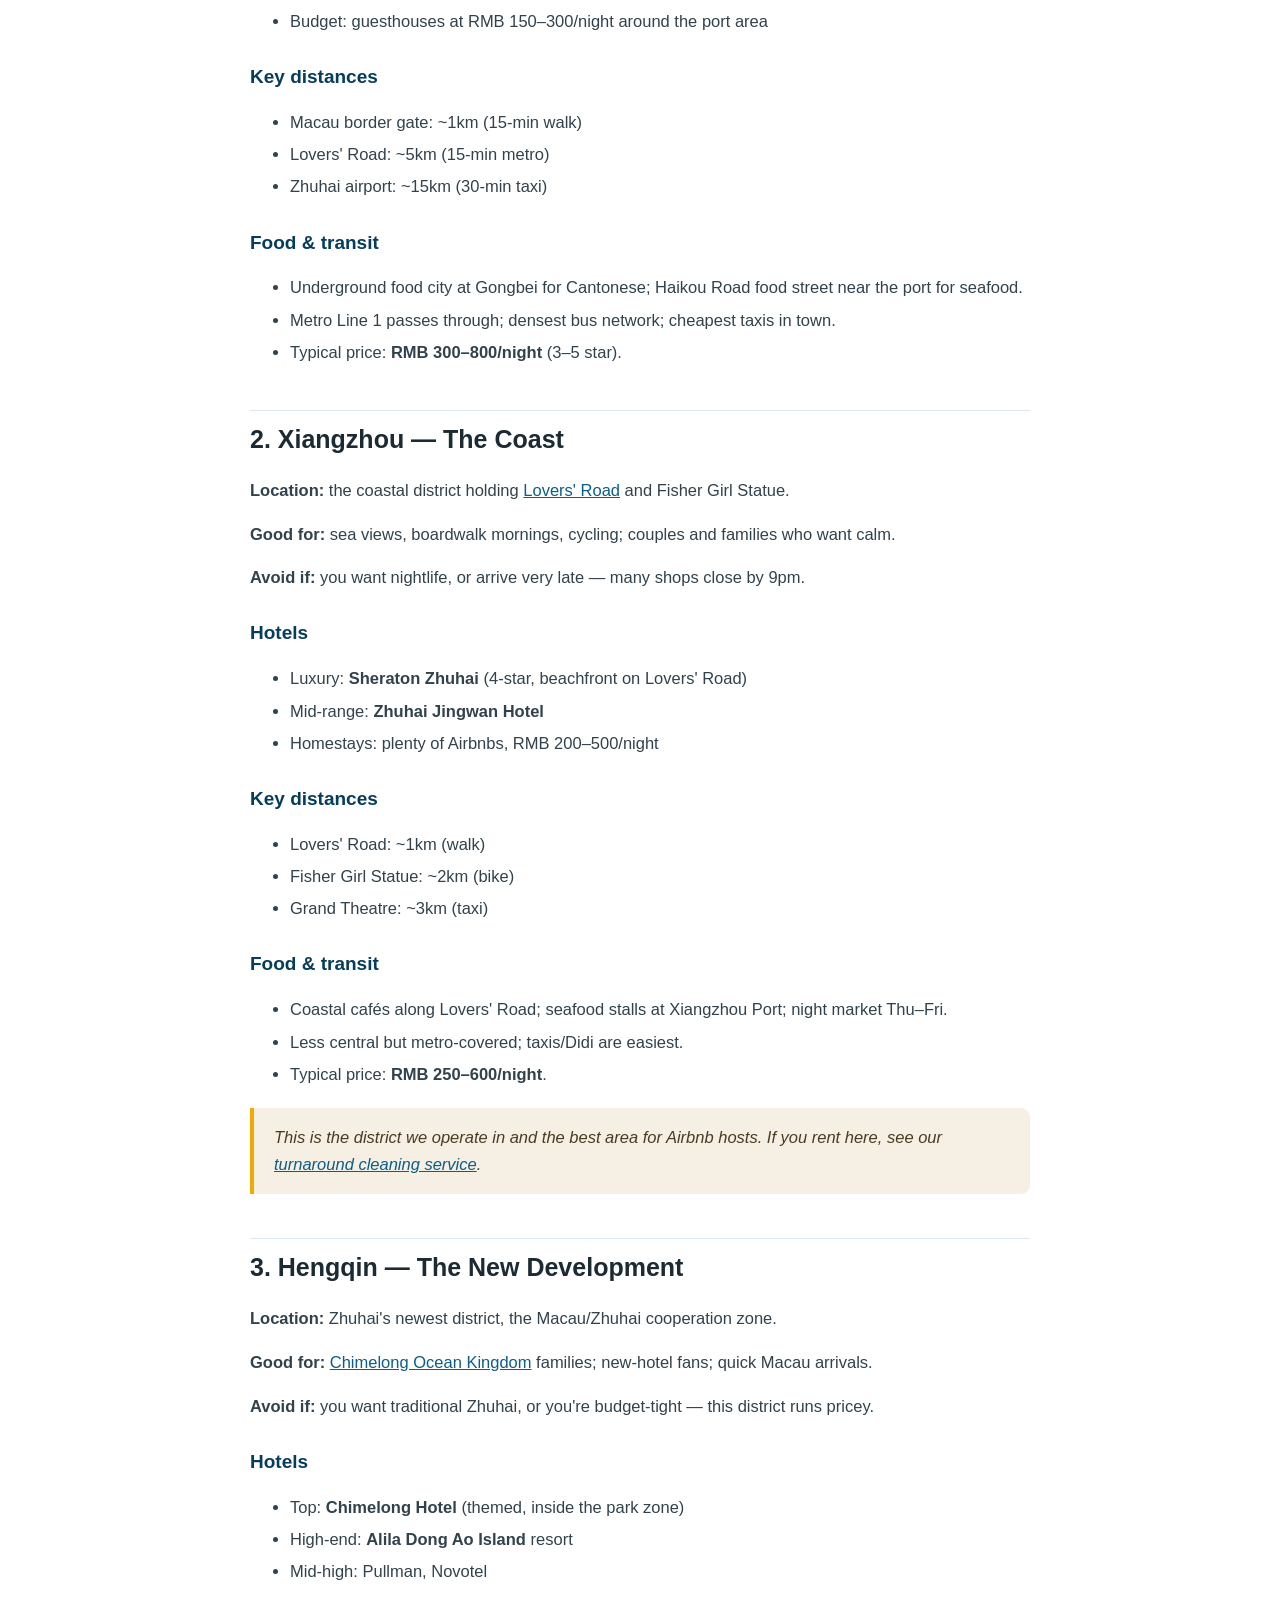
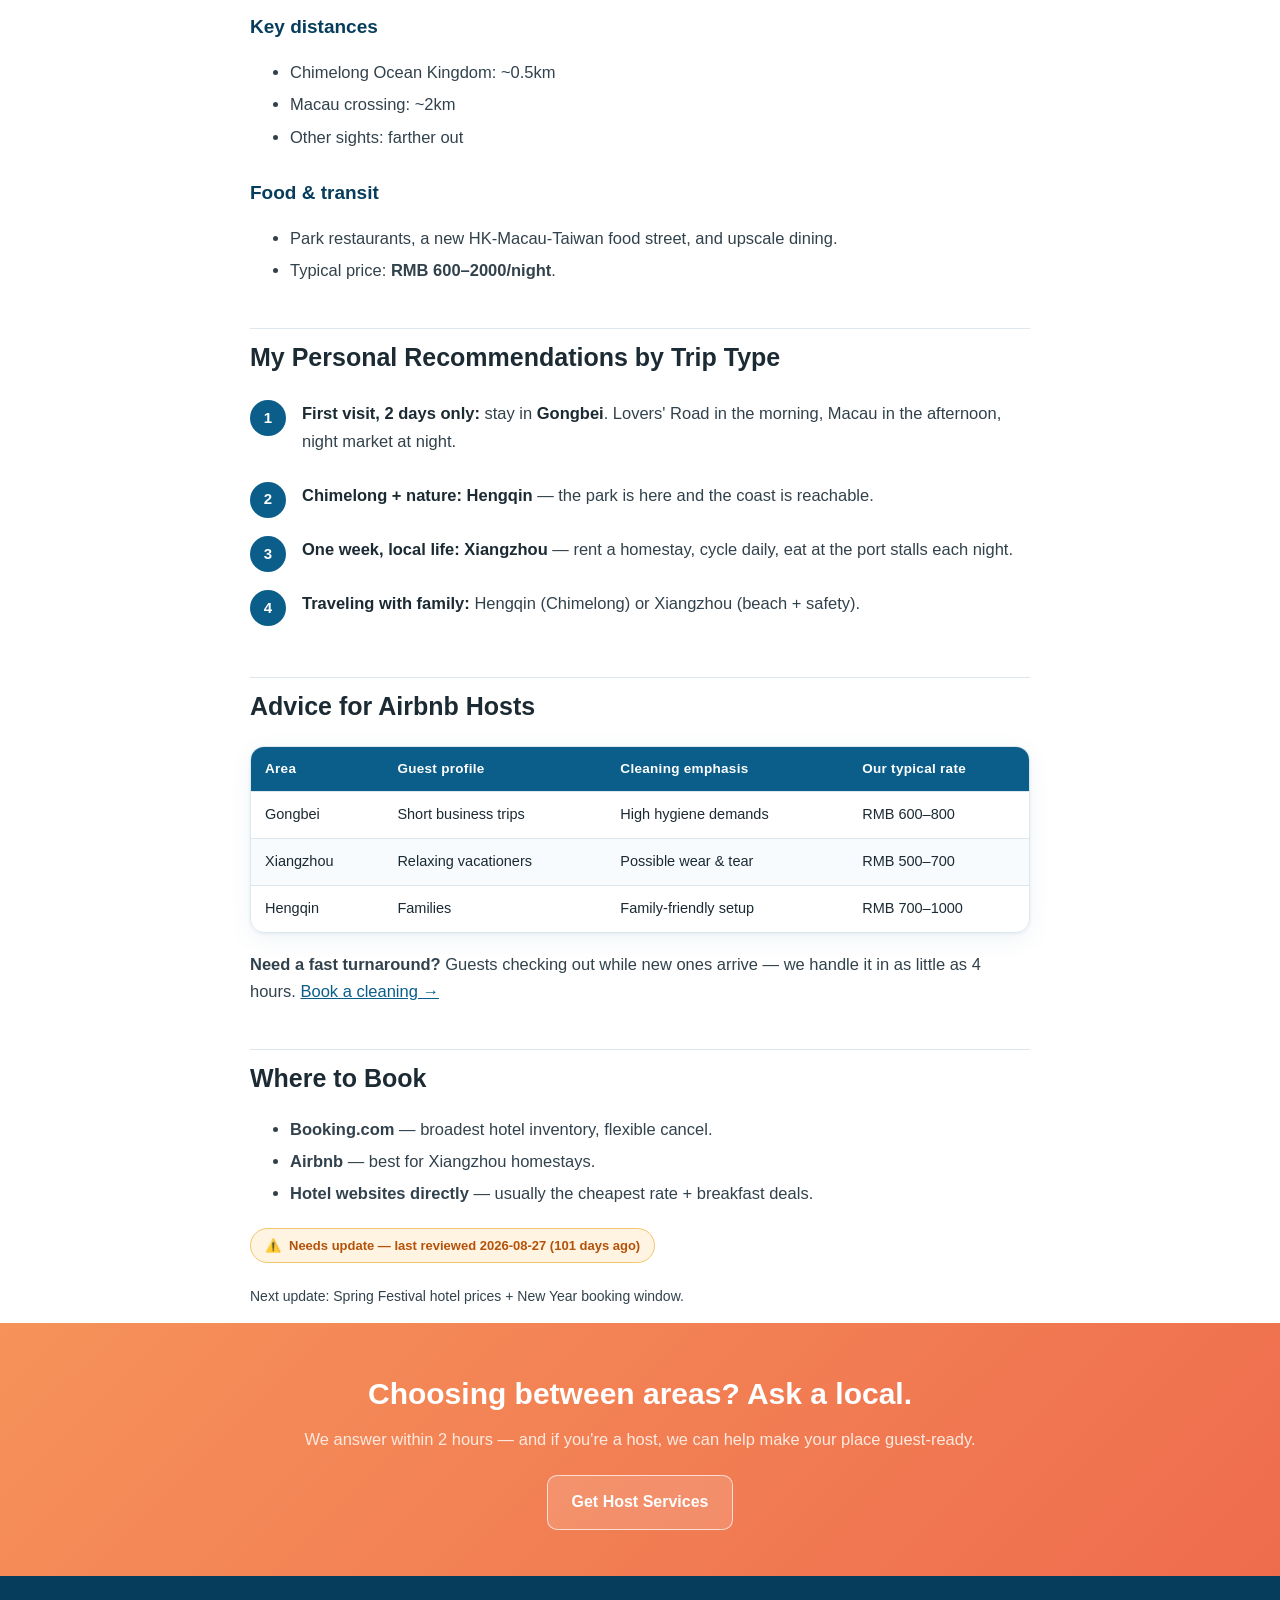
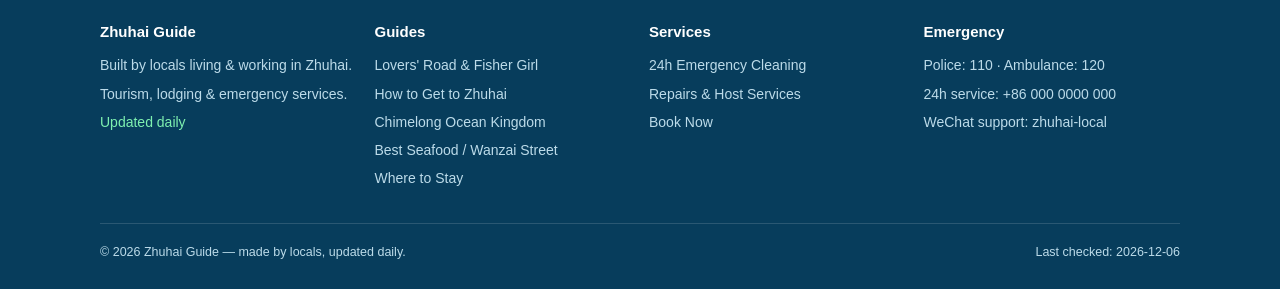
==== commit 2a30e2dc: "Fix domain typo, stale review dates, and .nojekyll filename - Correct colldcc -> colddcc across cano" ====
--- a/accommodation.html
+++ b/accommodation.html
@@ -6,12 +6,12 @@
 <title>Where to Stay in Zhuhai — Neighborhood Guide (Gongbei, Xiangzhou, Hengqin)</title>
 <meta name="description" content="Where to stay in Zhuhai by travel type: Gongbei for shopping and transit, Xiangzhou for coastal walks and quiet stays, Hengqin for Chimelong families. Prices, transit, hotels.">
 <meta property="og:type" content="article">
-<meta property="og:url" content="https://colldcc.github.io/zhuhai-guide/accommodation.html">
+<meta property="og:url" content="https://colddcc.github.io/zhuhai-guide/accommodation.html">
 <meta property="og:title" content="Where to Stay in Zhuhai — Neighborhood Guide">
 <meta property="og:description" content="Gongbei, Xiangzhou and Hengqin compared by travel type, with hotel picks, prices and transit.">
-<meta property="og:image" content="https://colldcc.github.io/zhuhai-guide/assets/img/neighborhoods.svg">
+<meta property="og:image" content="https://colddcc.github.io/zhuhai-guide/assets/img/neighborhoods.svg">
 <meta name="twitter:card" content="summary_large_image">
-<link rel="canonical" href="https://colldcc.github.io/zhuhai-guide/accommodation.html">
+<link rel="canonical" href="https://colddcc.github.io/zhuhai-guide/accommodation.html">
 <link rel="icon" type="image/svg+xml" href="assets/img/favicon.svg">
 <link rel="stylesheet" href="assets/css/style.css">
 <script type="application/ld+json">
@@ -19,8 +19,8 @@
   "@context": "https://schema.org",
   "@type": "BreadcrumbList",
   "itemListElement": [
-    {"@type": "ListItem", "position": 1, "name": "Home", "item": "https://colldcc.github.io/zhuhai-guide/"},
-    {"@type": "ListItem", "position": 2, "name": "Where to Stay in Zhuhai", "item": "https://colldcc.github.io/zhuhai-guide/accommodation.html"}
+    {"@type": "ListItem", "position": 1, "name": "Home", "item": "https://colddcc.github.io/zhuhai-guide/"},
+    {"@type": "ListItem", "position": 2, "name": "Where to Stay in Zhuhai", "item": "https://colddcc.github.io/zhuhai-guide/accommodation.html"}
   ]
 }
 </script>
@@ -65,7 +65,7 @@
 <section class="prose">
   <div class="container narrow">
 
-    <div class="updated-stamp" id="updateStamp" data-review="2026-08-17">Last reviewed: today</div>
+    <div class="updated-stamp" id="updateStamp" data-review="2026-08-27">Last reviewed: today</div>
     <p class="subtle">Updates this month: 2 new hotels opened in Hengqin; Spring Festival prices rising ~40% — book early.</p>
 
     <figure class="image">
@@ -191,7 +191,7 @@
       <li><b>Hotel websites directly</b> — usually the cheapest rate + breakfast deals.</li>
     </ul>
 
-    <div class="updated-stamp" id="updateStamp2" data-review="2026-08-17">Last reviewed: today</div>
+    <div class="updated-stamp" id="updateStamp2" data-review="2026-08-27">Last reviewed: today</div>
     <p class="subtle">Next update: Spring Festival hotel prices + New Year booking window.</p>
 
   </div>
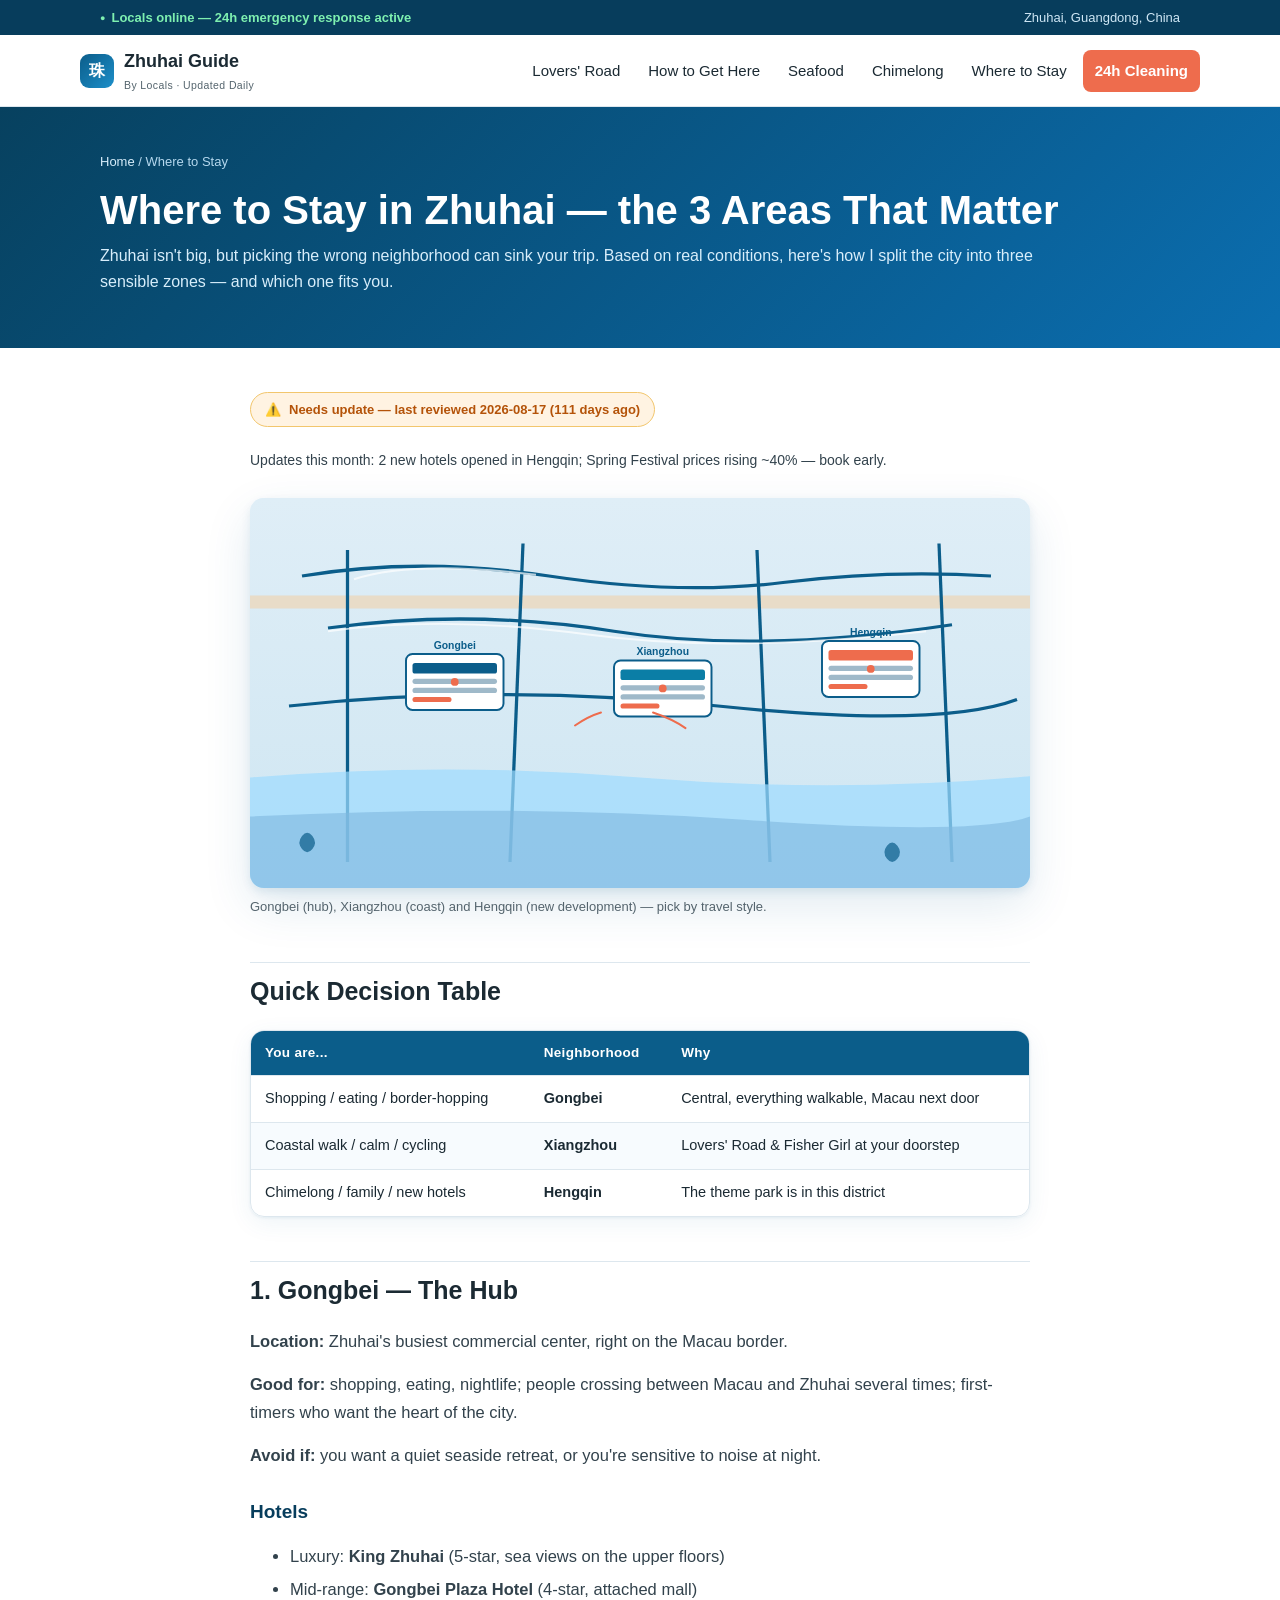
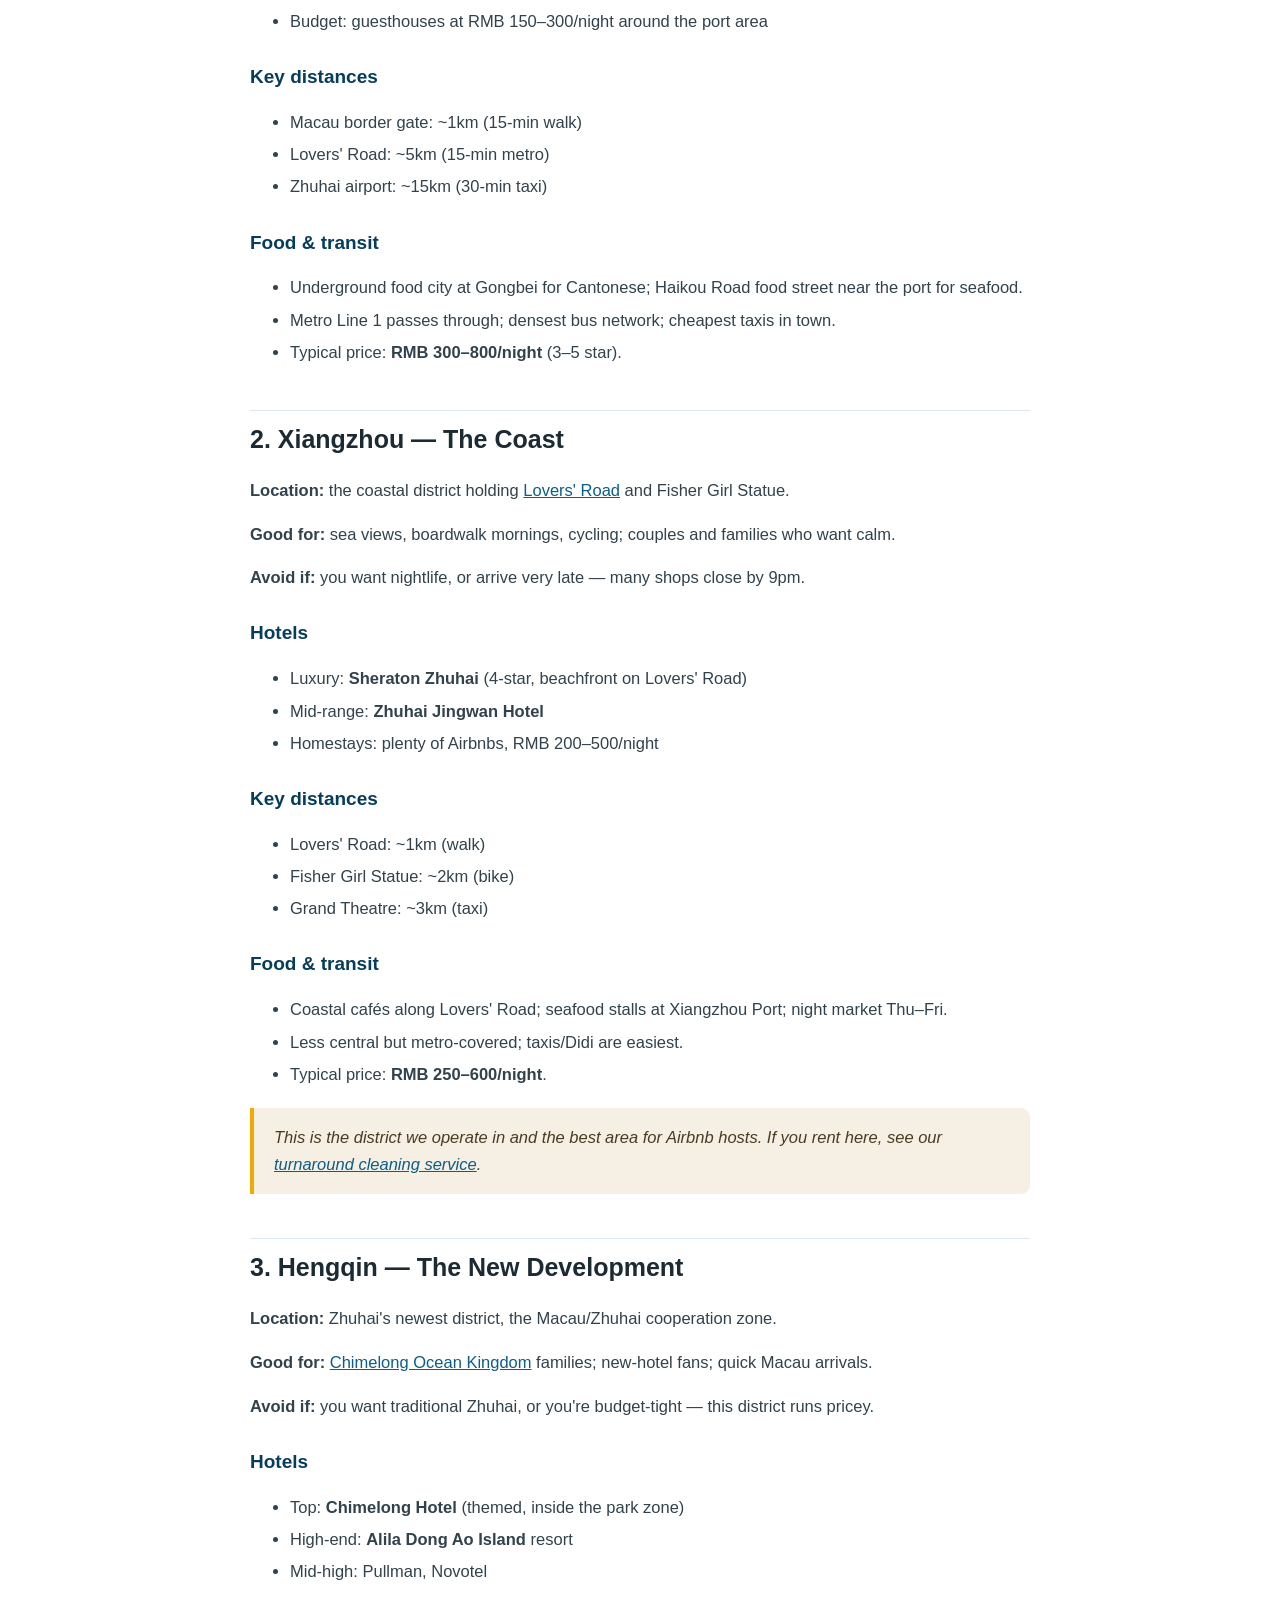
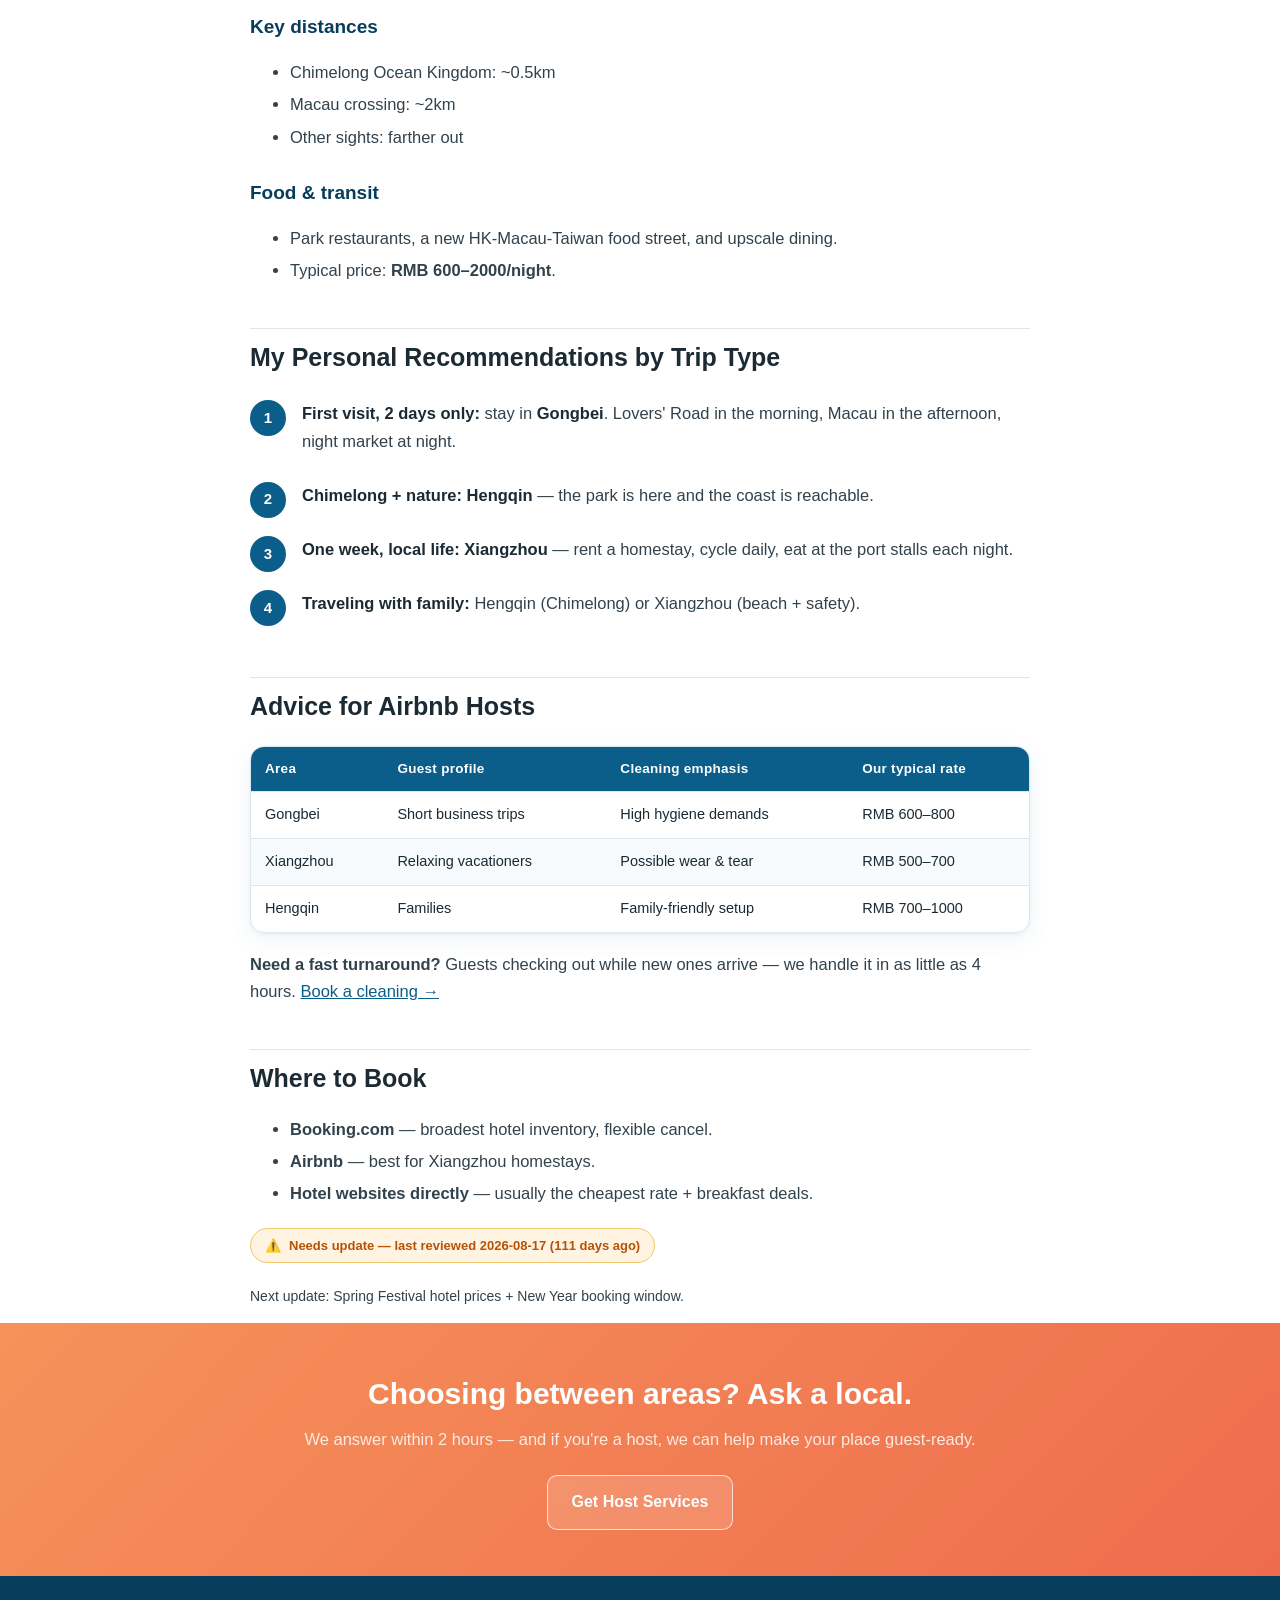
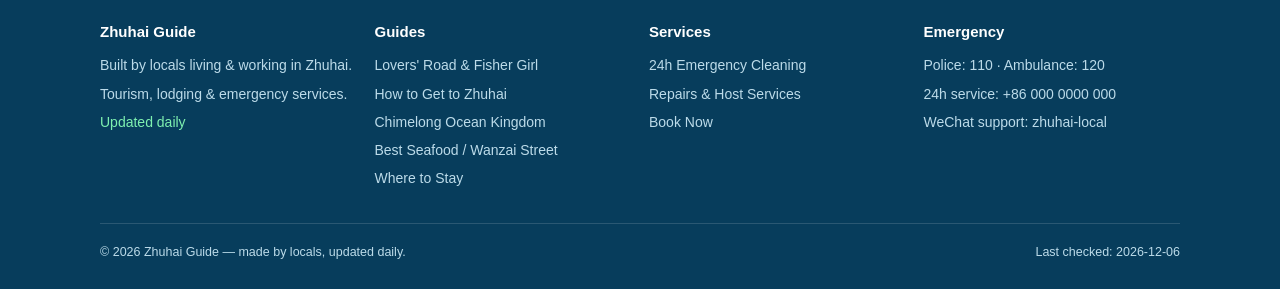
==== commit a5984f1d: "Fix domain typo in SEO metadata (colldcc -> colddcc) Canonical URLs, og:url/og:image, JSON-LD, sitem" ====
--- a/accommodation.html
+++ b/accommodation.html
@@ -65,7 +65,7 @@
 <section class="prose">
   <div class="container narrow">
 
-    <div class="updated-stamp" id="updateStamp" data-review="2026-08-27">Last reviewed: today</div>
+    <div class="updated-stamp" id="updateStamp" data-review="2026-08-17">Last reviewed: today</div>
     <p class="subtle">Updates this month: 2 new hotels opened in Hengqin; Spring Festival prices rising ~40% — book early.</p>
 
     <figure class="image">
@@ -191,7 +191,7 @@
       <li><b>Hotel websites directly</b> — usually the cheapest rate + breakfast deals.</li>
     </ul>
 
-    <div class="updated-stamp" id="updateStamp2" data-review="2026-08-27">Last reviewed: today</div>
+    <div class="updated-stamp" id="updateStamp2" data-review="2026-08-17">Last reviewed: today</div>
     <p class="subtle">Next update: Spring Festival hotel prices + New Year booking window.</p>
 
   </div>
